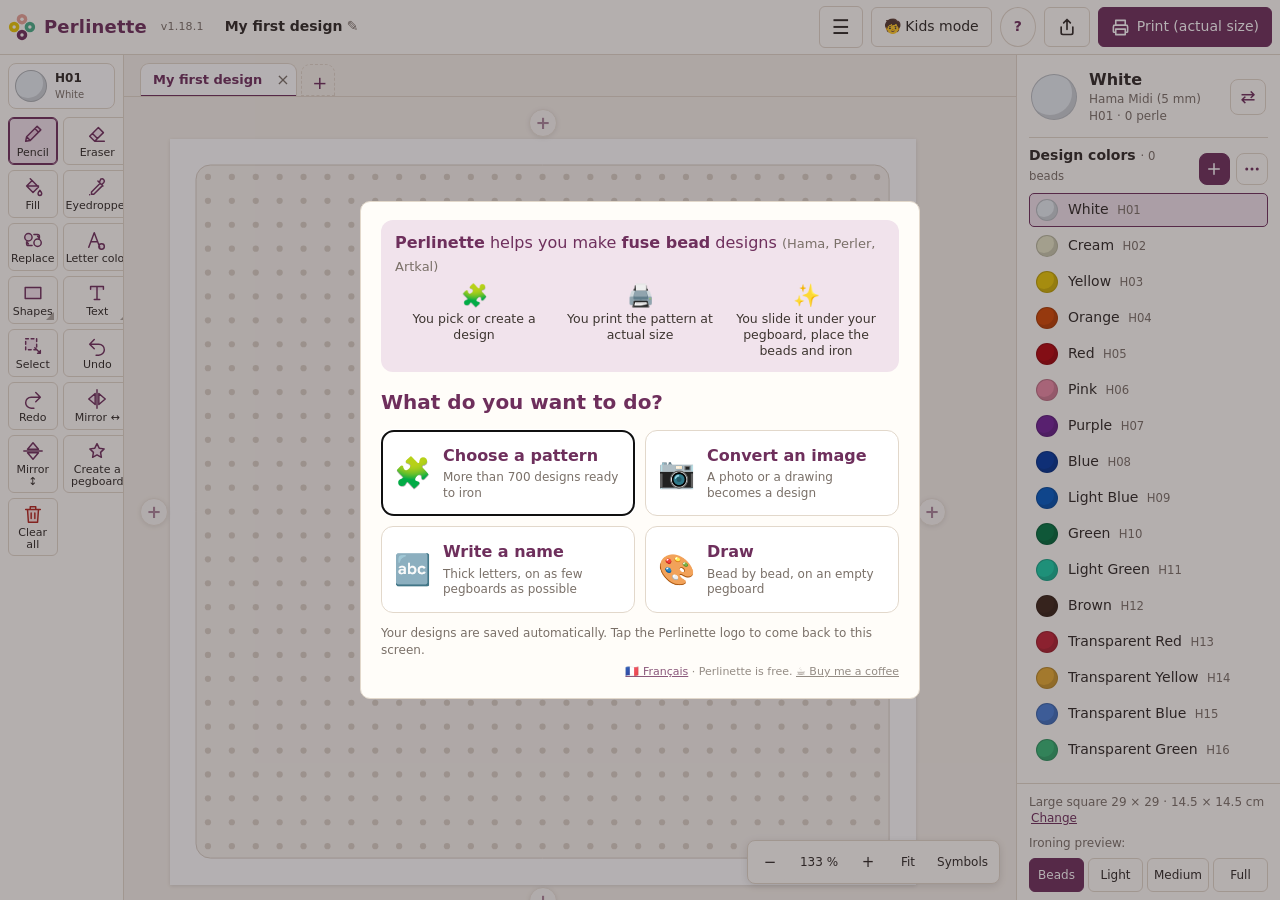
==== index.html @ 2c263691 "1.18.1 : panneau des couleurs réorganisé, texte soudé/séparé et contour, menu ☰ allégé, barre des on" ====
<!doctype html>
<html lang="fr">
<head>
<meta charset="utf-8">
<meta name="viewport" content="width=device-width, initial-scale=1">
<title>Perlinette</title>
<link rel="stylesheet" href="styles.css">
<link rel="manifest" href="manifest.webmanifest">
<meta name="theme-color" content="#6e2f5c">
<link rel="apple-touch-icon" href="icone-192.png">
<link rel="icon" href="data:image/svg+xml,%3Csvg xmlns='http://www.w3.org/2000/svg' viewBox='0 0 32 32'%3E%3Ccircle cx='16' cy='7' r='6' fill='%23E8A498'/%3E%3Ccircle cx='7' cy='16' r='6' fill='%23E9C704'/%3E%3Ccircle cx='25' cy='16' r='6' fill='%2349AE89'/%3E%3Ccircle cx='16' cy='25' r='6' fill='%236e2f5c'/%3E%3C/svg%3E">
</head>
<body>
<div id="app">
  <header class="barre">
    <strong class="marque"><span class="logo" aria-hidden="true"><svg viewBox="0 0 32 32"><circle cx="16" cy="7" r="6" fill="#E8A498"/><circle cx="7" cy="16" r="6" fill="#E9C704"/><circle cx="25" cy="16" r="6" fill="#49AE89"/><circle cx="16" cy="25" r="6" fill="#6e2f5c"/><g fill="#fffdf9"><circle cx="16" cy="7" r="2"/><circle cx="7" cy="16" r="2"/><circle cx="25" cy="16" r="2"/><circle cx="16" cy="25" r="2"/></g></svg></span>Perlinette<small id="versionApp" class="version-app"></small></strong>
    <button id="nomProjet" class="nom-projet" title="Renommer le motif"></button>
    <button id="btnMenu" class="menu-bouton" aria-label="Menu" aria-expanded="false" title="Menu">☰</button>
    <nav>
      <span class="nav-titre" data-g="f">Fichier</span>
      <div class="menu" data-g="f">
        <button id="btnFichier" aria-haspopup="true" aria-expanded="false">Fichier ▾</button>
        <div class="menu-liste" id="menuFichier" hidden>
          <button data-action="nouveau">Nouveau motif</button>
          <button data-action="ouvrir">Ouvrir…</button>
          <button data-action="enregistrer">Enregistrer <small>Ctrl+S</small></button>
          <hr>
          <button data-action="exporter">Exporter un fichier <small>(sauvegarde)</small></button>
          <button data-action="importerFichier">Importer un fichier…</button>
          <button data-action="png">Enregistrer en image PNG</button>
          <button data-action="rendu">Rendu repassé, sans fond <small>(PNG)</small></button>
          <hr>
          <button data-action="partagerImage">Partager l'image du motif…</button>
          <button data-action="pinterest">📌 Partager sur Pinterest…</button>
          <button data-action="partagerListe">Liste des perles <small>(pour le magasin)</small></button>
          <button data-action="courses">🛒 Liste de courses <small>(sachets et prix)</small></button>
          <button data-action="partagerMotif">Envoyer le motif <small>(pour l'ouvrir ailleurs)</small></button>
          <hr>
          <button class="bouton-langue" translate="no">🇬🇧 English</button>
        </div>
      </div>
      <span class="sep"></span>
      <span class="nav-titre" data-g="c">Créer</span>
      <button data-g="c" data-action="modeles" title="Des motifs prêts à l'emploi">Modèles</button>
      <button data-g="c" data-action="mot" title="Lettres, accents et chiffres, sur le moins de plaques possible">Écrire une phrase</button>
      <button data-g="c" data-action="image" title="Transformer une image en motif">Importer une image</button>
      <button data-g="c" data-action="imageAjout" title="Ajouter une image sur le motif que tu es en train de faire, à l'endroit que tu choisis">+ Image sur ce motif</button>
      <button data-g="c" data-action="motAjout" title="Ajouter un mot sur le motif que tu es en train de faire, à l'endroit que tu choisis">+ Texte sur ce motif</button>
      <span class="sep"></span>
      <span class="nav-titre" data-g="m">Mon motif</span>
      <button data-g="m" data-action="plaque" title="Changer de plaque, assembler plusieurs plaques">Plaques</button>
      <button data-g="m" data-action="couleurs" title="Nuancier du motif, mes perles, couleurs des lettres">Couleurs</button>
      <span class="sep"></span>
      <button data-g="m" data-action="poser" title="L'écran te guide pendant que tu poses les perles : couleur par couleur ou rangée par rangée">Poser mes perles</button>
    </nav>
    <span class="espace"></span>
    <button id="btnEnfant" class="enfant-bouton" title="Version simplifiée pour les enfants">🧒 Mode enfant</button>
    <button data-action="aide" class="rond" title="Gestes et raccourcis">?</button>
    <button data-action="partager" class="partage-bouton" title="Imprimer et partager : PDF, Pinterest, image, liste des perles…"><svg viewBox="0 0 24 24" aria-hidden="true"><path d="M12 3v12M12 3l-4 4M12 3l4 4M5 12v7a2 2 0 0 0 2 2h10a2 2 0 0 0 2-2v-7"/></svg><span>Partager</span></button>
    <button data-action="imprimer" class="principal bouton-imprimer" data-court="Imprimer"><svg viewBox="0 0 24 24" aria-hidden="true"><path d="M6 9V3h12v6M6 18H4a1 1 0 0 1-1-1v-6a2 2 0 0 1 2-2h14a2 2 0 0 1 2 2v6a1 1 0 0 1-1 1h-2M6 14h12v7H6z"/></svg><span>Imprimer (taille réelle)</span></button>
  </header>

  <aside class="outils">
    <div class="couleur-active" id="couleurActive" title="Couleur en cours — choisis-en une dans la liste à droite"></div>
    <div class="outils-fixes">
      <button data-action="annuler" title="Annuler"><svg viewBox="0 0 24 24" aria-hidden="true"><path d="M9 5L4 10l5 5M4 10h10a6 6 0 0 1 0 12h-3"/></svg><span>Annuler</span></button>
      <button data-action="ajuster" title="Voir toute la plaque"><svg viewBox="0 0 24 24" aria-hidden="true"><path d="M4 9V4h5M20 9V4h-5M4 15v5h5M20 15v5h-5"/></svg><span>Tout voir</span></button>
    </div>
    <div class="grille-outils">
      <button class="outil actif" data-outil="crayon" title="Crayon (C)"><svg viewBox="0 0 24 24" aria-hidden="true"><path class="f" d="M16.5 3.5l4 4L9 19l-5 1 1-5z"/><path d="M16.5 3.5l4 4L9 19l-5 1 1-5zM14 6l4 4M5 15l4 4"/></svg><span>Crayon</span></button>
      <button class="outil" data-outil="gomme" title="Gomme (E) — ou clic droit"><svg viewBox="0 0 24 24" aria-hidden="true"><path class="f" d="M9.5 20L4 14.5 13.5 5 19 10.5z"/><path d="M9.5 20L4 14.5 13.5 5 19 10.5zM7 11.5l5.5 5.5M9.5 20H20"/></svg><span>Gomme</span></button>
      <button class="outil" data-outil="remplir" title="Remplissage (F)"><svg viewBox="0 0 24 24" aria-hidden="true"><path class="f" d="M5 11l6-6 7 7-6 6z"/><path d="M5 11l6-6 7 7-6 6zM5 11h13M9 3l2 2M19.5 15.5s2 2.4 2 3.7a2 2 0 0 1-4 0c0-1.3 2-3.7 2-3.7z"/></svg><span>Remplir</span></button>
      <button class="outil" data-outil="pipette" title="Pipette (I)"><svg viewBox="0 0 24 24" aria-hidden="true"><path class="f" d="M16 3.5a2.5 2.5 0 0 1 3.5 3.5L17 9.5 14.5 7z"/><path d="M16 3.5a2.5 2.5 0 0 1 3.5 3.5L17 9.5 14.5 7zM13 5.5l5.5 5.5M15.5 8L6 17.5V20h2.5L18 10.5M4 20.5h.01"/></svg><span>Pipette</span></button>
      <button class="outil outil-main" data-outil="main" title="Déplacer la plaque — ou glisser avec deux doigts"><svg viewBox="0 0 24 24" aria-hidden="true"><path class="f" d="M12 3l3 3.5h-2V11h4.5V9l3.5 3-3.5 3v-2H13v4.5h2L12 21l-3-3.5h2V13H6.5v2L3 12l3.5-3v2H11V6.500H9z"/><path d="M12 3l3 3.5M12 3L9 6.5M12 3v18M12 21l3-3.5M12 21l-3-3.500M3 12l3.5-3M3 12l3.500 3M3 12h18M21 12l-3.500-3M21 12l-3.500 3"/></svg><span>Déplacer</span></button>
      <button class="outil" data-outil="remplacer" title="Remplacer cette couleur partout (R)"><svg viewBox="0 0 24 24" aria-hidden="true"><path class="f" d="M3 9a4 4 0 1 0 8 0 4 4 0 1 0-8 0"/><path d="M3 9a4 4 0 1 0 8 0 4 4 0 1 0-8 0M13 15a4 4 0 1 0 8 0 4 4 0 1 0-8 0M13 6h4a2 2 0 0 1 2 2v2l-2-2M11 18H7a2 2 0 0 1-2-2v-2l2 2"/></svg><span>Remplacer</span></button>
      <button class="outil" data-outil="lettre" title="Changer la couleur d'une lettre (phrases et alphabet)"><svg viewBox="0 0 24 24" aria-hidden="true"><path class="f" d="M14 19a3 3 0 1 0 6 0 3 3 0 1 0-6 0"/><path d="M3 20L9 4l6 16M5.3 14h7.4M14 19a3 3 0 1 0 6 0 3 3 0 1 0-6 0"/></svg><span>Couleur lettre</span></button>
      <button class="outil" data-outil="ligne" title="Ligne (L) — deux clics ou glisser"><svg viewBox="0 0 24 24" aria-hidden="true"><path class="f" d="M3.5 20.5a2 2 0 1 0 0-.01M18.5 5.5a2 2 0 1 0 0-.01"/><path d="M5 19L19 5M3.5 18.5a2 2 0 1 0 0 4 2 2 0 1 0 0-4M20.5 1.5a2 2 0 1 0 0 4 2 2 0 1 0 0-4"/></svg><span>Ligne</span></button>
      <button class="outil" data-outil="rect" title="Rectangle (Q) — Maj = carré"><svg viewBox="0 0 24 24" aria-hidden="true"><path class="f" d="M3.5 6h17v12h-17z"/><path d="M3.5 6h17v12h-17z"/></svg><span>Rectangle</span></button>
      <button class="outil" data-outil="ellipse" title="Cercle (O) — Maj = cercle parfait"><svg viewBox="0 0 24 24" aria-hidden="true"><path class="f" d="M21 12a9 9 0 1 1-18 0 9 9 0 0 1 18 0z"/><path d="M21 12a9 9 0 1 1-18 0 9 9 0 0 1 18 0z"/></svg><span>Cercle</span></button>
      <button class="outil" data-outil="selection" title="Sélection (S) — choisir une zone puis copier, couper, coller (Ctrl+C, Ctrl+X, Ctrl+V)"><svg viewBox="0 0 24 24" aria-hidden="true"><path class="f" d="M4 4h12v12H4z"/><path d="M4 4h3M10 4h3M16 4v3M16 10v3M16 16h-3M10 16H7M4 16v-3M4 10V7M14 14l6 6M17 20h3v-3"/></svg><span>Sélection</span></button>
      <div class="options-forme" id="optionsForme" hidden>
        <button type="button" data-plein="0" class="actif" title="Seulement le contour">Évidé</button>
        <button type="button" data-plein="1" title="Forme remplie">Plein</button>
        <input type="checkbox" id="optPlein" hidden>
      </div>
      <button data-action="annuler" title="Annuler (Ctrl+Z)"><svg viewBox="0 0 24 24" aria-hidden="true"><path d="M9 5L4 10l5 5M4 10h10a6 6 0 0 1 0 12h-3"/></svg><span>Annuler</span></button>
      <button data-action="refaire" title="Refaire (Ctrl+Y)"><svg viewBox="0 0 24 24" aria-hidden="true"><path d="M15 5l5 5-5 5M20 10H10a6 6 0 0 0 0 12h3"/></svg><span>Refaire</span></button>
      <button data-action="repasser" class="btn-repasser" title="Repasser ma pièce"><svg viewBox="0 0 24 24" aria-hidden="true"><path class="f" d="M3 17c0-3 2-5 5-5.5L16 10c3 0 5 1.500 5 4v3H3z"/><path d="M3 17c0-3 2-5 5-5.500L16 10c3 0 5 1.500 5 4v3H3zM9 13l1-4h5l1 3M3 20h18"/></svg><span>Repasser</span></button>
      <button data-action="miroirH" title="Retourner gauche/droite"><svg viewBox="0 0 24 24" aria-hidden="true"><path class="f" d="M10 6L3 12l7 6z"/><path d="M12 2v20M10 6L3 12l7 6zM14 6l7 6-7 6z"/></svg><span>Miroir ↔</span></button>
      <button data-action="miroirV" title="Retourner haut/bas"><svg viewBox="0 0 24 24" aria-hidden="true"><path class="f" d="M6 10L12 3l6 7z"/><path d="M2 12h20M6 10L12 3l6 7zM6 14l6 7 6-7z"/></svg><span>Miroir ↕</span></button>
      <button data-action="versPlaque" title="Les picots où il y a une perle deviennent une nouvelle plaque (cœur, étoile…)"><svg viewBox="0 0 24 24" aria-hidden="true"><path class="f" d="M12 4l2.4 4.9 5.4.8-3.9 3.8.9 5.4-4.8-2.6-4.8 2.6.9-5.4L4.2 9.7l5.4-.8z"/><path d="M12 4l2.4 4.9 5.4.8-3.9 3.8.9 5.4-4.8-2.6-4.8 2.6.9-5.4L4.2 9.7l5.4-.8z"/></svg><span>Créer une plaque</span></button>
      <button data-action="vider" class="danger" title="Retirer toutes les perles"><svg viewBox="0 0 24 24" aria-hidden="true"><path class="f" d="M6 7h12l-1 14H7z"/><path d="M4 7h16M9 7V4h6v3M6 7l1 14h10l1-14M10 11v6M14 11v6"/></svg><span>Tout effacer</span></button>
    </div>
  </aside>

  <main class="zone" id="zone">
    <div class="onglets" id="onglets" role="tablist" aria-label="Motifs ouverts"></div>
    <div class="toile-cadre" id="toileCadre"><canvas id="toile"></canvas></div>
  </main>
  <div class="zoom-barre" title="Zoom : Ctrl + molette, touches + et −, 0 pour ajuster">
    <button data-action="annuler" class="zoom-annuler" title="Annuler" aria-label="Annuler"><svg viewBox="0 0 24 24" aria-hidden="true"><path d="M9 5L4 10l5 5M4 10h10a6 6 0 0 1 0 12h-3"/></svg></button>
    <button id="zoomMoins" title="Dézoomer (−)">−</button>
    <button id="zoomValeur" title="Revenir à 100 %">100 %</button>
    <button id="zoomPlus" title="Zoomer (+)">+</button>
    <button id="zoomAjuster" title="Voir toute la plaque (0)">Ajuster</button>
    <button id="btnSymboles" title="Afficher un symbole dans chaque perle">Symboles</button>
    <input type="checkbox" id="optSymboles" hidden>
  </div>

  <aside class="cote">
    <section>
      <div id="soudure" class="soudure"></div>
      <h2>Plaque</h2>
      <p id="infoPlaque" class="note"></p>
      <div class="segment" id="segFusion" role="group" aria-label="Aperçu du repassage">
        <span class="note">Aperçu repassage :</span>
        <button type="button" data-fusion="0" title="Perles posées, sans repassage">Perles</button>
        <button type="button" data-fusion="1" title="Fusion légère : trous ouverts">Légère</button>
        <button type="button" data-fusion="2" title="Fusion moyenne : trous à moitié fermés">Moyenne</button>
        <button type="button" data-fusion="3" title="Fusion complète : surface plate">Complète</button>
        <select id="fusion" hidden>
          <option value="0">0</option><option value="1">1</option><option value="2">2</option><option value="3">3</option>
        </select>
      </div>
    </section>
    <section class="couleurs-section">
      <h2>Couleurs <small id="totalPerles"></small></h2>
      <label class="tri">Classer par <select id="triCouleurs"></select></label>
      <div id="listeCouleurs" class="couleurs"></div>
      <button type="button" id="btnCote" class="cote-bascule" aria-expanded="false" title="Toutes les couleurs, la plaque et l’aperçu du repassage">▲</button>
      <div class="ligne-boutons">
        <button data-action="ajouterCouleur">+ Couleur</button>
        <button data-action="couleurs" title="Nuancier, mes perles, couleurs des lettres">Couleurs…</button>
      </div>
    </section>
  </aside>
</div>

<!-- Nouveau motif / changer de plaque -->
<dialog id="dlgPlaque">
  <form method="dialog">
    <h3 id="titrePlaque">Plaque</h3>
    <label id="lblNom">Nom du motif <input name="nom" value="Mon motif"></label>
    <label>Plaque <select name="format"></select></label>
    <p id="notePlaque" class="note"></p>
    <div class="deux" id="tailleLibre">
      <label>Largeur (picots) <input name="w" type="number" min="1" max="200" value="29"></label>
      <label>Hauteur (picots) <input name="h" type="number" min="1" max="200" value="29"></label>
    </div>
    <div class="deux">
      <label>Plaques côte à côte <span class="pas-a-pas"><button type="button" data-pas="-1" aria-label="Une de moins">−</button><input name="cols" type="number" min="1" max="10" value="1"><button type="button" data-pas="1" aria-label="Une de plus">+</button></span></label>
      <label>Rangées de plaques <span class="pas-a-pas"><button type="button" data-pas="-1" aria-label="Une de moins">−</button><input name="rangs" type="number" min="1" max="10" value="1"><button type="button" data-pas="1" aria-label="Une de plus">+</button></span></label>
    </div>
    <label>Couleurs <select name="palette"></select></label>
    <p class="note" id="totalPlaque"></p>
    <menu>
      <button value="annuler" formnovalidate>Annuler</button>
      <button value="ok" class="principal">Valider</button>
    </menu>
  </form>
</dialog>

<!-- Ouvrir -->
<dialog id="dlgOuvrir">
  <form method="dialog">
    <h3>Mes motifs enregistrés</h3>
    <ul id="listeProjets" class="liste-projets"></ul>
    <p class="note">Ils sont rangés dans ce navigateur. « Exporter fichier » de temps en temps : c'est ta vraie sauvegarde.</p>
    <menu><button value="fermer">Fermer</button></menu>
  </form>
</dialog>

<!-- Import image -->
<dialog id="dlgImage" class="tres-large">
  <form method="dialog">
    <h3>Transformer une image en motif</h3>
    <div class="img-choix">
      <label class="bouton-fichier principal">📷 Choisir une image<input type="file" id="fichierImage" accept="image/*"></label>
      <span id="imgNom" class="note">Dessin, logo, photo… Les dessins simples donnent les meilleurs résultats.</span>
    </div>
    <div class="img-grille">
      <div class="apercu" id="imgApercu">
        <div class="img-bascules">
        <div class="segment img-version" id="imgVersion">
          <button type="button" data-version="brute" class="actif" title="Le motif tel quel, sans nettoyage">Brut</button>
          <button type="button" data-version="nette" title="Le motif avec le nettoyage choisi plus bas">✨ Nettoyé</button>
        </div>
        <div class="segment img-version" id="imgTeintes">
          <button type="button" data-teinte="couleur" class="actif" title="Le motif garde les couleurs de l'image">🎨 Couleurs</button>
          <button type="button" data-teinte="gris" title="Le motif n'utilise que du noir, des gris et du blanc">⚫ N&amp;B</button>
        </div>
        <div class="segment img-version" id="imgRendu">
          <button type="button" data-rendu="repasse" class="actif" title="Le motif une fois repassé : les perles fondent et se soudent">🔥 Repassé</button>
          <button type="button" data-rendu="perles" title="Les perles posées sur la plaque, avant le repassage">Perles</button>
        </div>
        </div>
        <span class="saut" aria-hidden="true"></span>
        <canvas id="apercuImage" title="Fais glisser pour déplacer l'image"></canvas><p id="infoImage" class="note"></p>
        <div class="img-onglets" id="imgOnglets" role="tablist" aria-label="Réglages de l'import">
          <button type="button" role="tab" data-onglet-btn="image" class="actif">Image</button>
          <button type="button" role="tab" data-onglet-btn="plaques">Plaques</button>
          <button type="button" role="tab" data-onglet-btn="couleurs">Couleurs</button>
          <button type="button" role="tab" data-onglet-btn="nettoyage">Nettoyage</button>
          <button type="button" role="tab" data-onglet-btn="refs">Références</button>
        </div>
      </div>
      <div class="img-reglages">
        <fieldset id="imgPlacer" data-onglet="image">
          <legend>Placer l'image sur les plaques</legend>
          <label class="img-taille">Taille de l'image <output id="imgTailleVal">100 %</output>
            <input type="range" name="taille" min="30" max="400" step="5" value="100">
          </label>
          <div class="ligne-boutons">
            <button type="button" id="imgAjuster" title="L'image entière, la plus grande possible">Image entière</button>
            <button type="button" id="imgRemplir" title="L'image couvre toutes les plaques, ses bords dépassent">Remplir les plaques</button>
            <button type="button" id="imgCentrer">Recentrer</button>
          </div>
          <label class="case"><input type="checkbox" name="rogner" checked> Ignorer les bords vides de l'image (elle prend toute la place)</label>
          <p class="note">Pour la déplacer : fais glisser l'aperçu avec le doigt ou la souris.</p>
        </fieldset>
        <fieldset data-onglet="plaques">
          <legend>Plaques</legend>
          <label class="plaque-choix">Plaque <select name="format"></select></label>
          <div class="deux" id="imgTailleLibre">
            <label>Largeur (picots) <input name="w" type="number" min="1" max="200" value="29"></label>
            <label>Hauteur (picots) <input name="h" type="number" min="1" max="200" value="29"></label>
          </div>
          <div class="deux plaque-choix">
            <label>Plaques côte à côte <span class="pas-a-pas"><button type="button" data-pas="-1" aria-label="Une de moins">−</button><input name="cols" type="number" min="1" max="10" value="1"><button type="button" data-pas="1" aria-label="Une de plus">+</button></span></label>
            <label>Rangées de plaques <span class="pas-a-pas"><button type="button" data-pas="-1" aria-label="Une de moins">−</button><input name="rangs" type="number" min="1" max="10" value="1"><button type="button" data-pas="1" aria-label="Une de plus">+</button></span></label>
          </div>
          <p class="note" id="infoAuto"></p>
        </fieldset>
        <details class="pli" id="imgPliCouleurs" data-onglet="couleurs" open>
          <summary>Couleurs</summary>
          <div class="deux">
            <label>Couleurs max (0 = toutes) <input name="max" type="number" min="0" max="200" value="22"></label>
            <label>Fond <select name="transp"><option value="1">transparent = vide</option><option value="0">transparent = blanc</option></select></label>
          </div>
          <label class="case"><input type="checkbox" name="tramage"> Tramage (dégradés plus doux, plus de perles isolées)</label>
        </details>
        <details class="pli" id="imgPliUtilisees" data-onglet="couleurs" open>
        <summary>Couleurs utilisées <small id="nbUtilisees"></small></summary>
        <p class="note">Touche une couleur pour la retirer : ses perles prennent automatiquement la couleur la plus proche parmi les autres. Pratique pour simplifier.</p>
        <div id="imgUtilisees" class="util-liste"></div>
    </details>
        <details class="pli" id="imgPliNettoyage" data-onglet="nettoyage" open>
          <summary>Nettoyage (facultatif)</summary>
          <label class="case"><input type="checkbox" name="n_parasites"> Retirer les perles parasites</label>
          <label class="case"><input type="checkbox" name="n_details"> … mais garder les petits détails (yeux, reflets)</label>
          <label class="case"><input type="checkbox" name="n_teintes"> Regrouper les teintes presque identiques</label>
          <label class="case"><input type="checkbox" name="n_contour"> Ajouter un contour foncé autour du sujet</label>
          <label class="case"><input type="checkbox" name="n_soudure"> Retirer les perles seules (elles tomberaient)</label>
          <p class="note">Compare les deux versions au-dessus de l'aperçu, et garde celle que tu préfères.</p>
        </details>
      </div>
    </div>
    <details class="pli" id="imgPliRefs" data-onglet="refs" open>
      <summary>Références autorisées <small id="nbRefs"></small></summary>
      <label>Utiliser
        <select id="imgSource">
          <option value="biblio">Mes perles (ma bibliothèque)</option>
          <option value="classique">Hama Midi, gamme classique (le plus fidèle)</option>
          <option value="manuel">Un choix fait ici</option>
        </select>
      </label>
      <p class="note" id="imgNoteBiblio"></p>
      <div id="refsManuel">
      <div class="nu-outils" id="imgMarques"></div>
      <div class="nu-outils">
        <select id="imgTri" title="Classer par"></select>
        <input id="imgCherche" type="search" placeholder="Chercher (réf. ou nom)…">
        <button type="button" id="imgTout">Tout cocher</button>
        <button type="button" id="imgRien">Tout décocher</button>
      </div>
      <div id="imgRefs" class="nu-liste petite"></div>
      <p class="note">Décoche les couleurs à ne pas utiliser. Ce choix est retenu pour la prochaine fois.</p>
      </div>
    </details>
    <menu>
      <button value="annuler" formnovalidate>Annuler</button>
      <button value="ok" class="principal">Créer le motif</button>
    </menu>
  </form>
</dialog>

<!-- Impression : fenêtre d'aperçu créée par impression.js -->

<input type="file" id="fichierProjet" accept=".json,.txt,application/json,text/plain" hidden>
<div id="impression"></div>

<script src="traduction-en.js"></script>
<script src="langue.js"></script>
<script src="palettes_fusibles.js"></script>
<script src="noms-fr.js"></script>
<script src="plaques.js"></script>
<script src="verification.js"></script>
<script src="dialogues.js"></script>
<script src="app.js"></script>
<script src="fusion.js"></script>
<script src="rendu.js"></script>
<script src="onglets.js"></script>
<script src="couleurs.js"></script>
<script src="bibliotheque.js"></script>
<script src="modeles.js"></script>
<script src="adapter-perles.js"></script>
<script src="modeles-taille.js"></script>
<script src="modeles/halloween.js"></script>
<script src="modeles/halloween-rond.js"></script>
<script src="modeles/noel.js"></script>
<script src="modeles/noel-sapin.js"></script>
<script src="modeles/noel-boules.js"></script>
<script src="modeles/noel-kawaii.js"></script>
<script src="modeles/noel-boules-353.js"></script>
<script src="modeles/princesses.js"></script>
<script src="modeles/animaux-kawaii.js"></script>
<script src="modeles/noel-hexa-rond.js"></script>
<script src="modeles/saisons-planches.js"></script>
<script src="modeles/noel-rond.js"></script>
<script src="modeles/paques.js"></script>
<script src="modeles/paques-rond.js"></script>
<script src="modeles/animaux.js"></script>
<script src="modeles/animaux-grand.js"></script>
<script src="modeles/grand-animaux.js"></script>
<script src="modeles/moutons.js"></script>
<script src="modeles/karts-decor.js"></script>
<script src="modeles/karts-pilotes.js"></script>
<script src="modeles/plantes.js"></script>
<script src="modeles/emoji.js"></script>
<script src="modeles/vehicules.js"></script>
<script src="modeles/gourmandises.js"></script>
<script src="modeles/mer.js"></script>
<script src="modeles/ciel.js"></script>
<script src="modeles/kawaii.js"></script>
<script src="modeles/saisons.js"></script>
<script src="modeles/mandalas.js"></script>
<script src="modeles/maxi.js"></script>
<script src="modeles/mini.js"></script>
<script src="modeles/grand-monde.js"></script>
<script src="modeles/fruits-legumes.js"></script>
<script src="modeles/theme-snacks-boissons.js"></script>
<script src="modeles/theme-monde-musique.js"></script>
<script src="modeles/theme-mode-amour.js"></script>
<script src="modeles/theme-ecole-sport.js"></script>
<script src="modeles/theme-plage-camping.js"></script>
<script src="modeles/alphabet.js"></script>
<script src="modeles/lettres-reseau.js"></script>
<script src="couleurs-lettres.js"></script>
<script src="couleurs-panneau.js"></script>
<script src="image-nettoyage.js"></script>
<script src="image.js"></script>
<script src="impression.js"></script>
<script src="pdf.js"></script>
<script src="plaques-cotes.js"></script>
<script src="interface.js"></script>
<script src="entete.js"></script>
<script src="selection.js"></script>
<script src="tactile.js"></script>
<script src="version.js"></script>
<script src="partage.js"></script>
<script src="lien-motif.js"></script>
<script src="epingle-lecture.js"></script>
<script src="pinterest.js"></script>
<script src="instagram.js"></script>
<script src="courses.js"></script>
<script src="pose.js"></script>
<script src="repasser.js"></script>
<script src="accueil.js"></script>
<script src="tablette.js"></script>
<script src="panneau.js"></script>
<script>demarrer();</script>
</body>
</html>
---- styles.css ----
:root {
  --fond: #f6f1ea;
  --panneau: #fffdf9;
  --bord: #e2d8cb;
  --texte: #2f2a26;
  --doux: #7a7068;
  --prune: #6e2f5c;
  --prune-clair: #f1e3ec;
}
* { box-sizing: border-box; }
html, body { margin: 0; height: 100%; }
body {
  font: 14px/1.4 "Segoe UI", system-ui, sans-serif;
  color: var(--texte);
  background: var(--fond);
}
button {
  font: inherit; cursor: pointer;
  border: 1px solid var(--bord); background: var(--panneau); color: var(--texte);
  border-radius: 6px; padding: 5px 10px;
}
button:hover { border-color: var(--prune); }
button.principal { background: var(--prune); color: #fff; border-color: var(--prune); }
input, select { font: inherit; padding: 4px 6px; border: 1px solid var(--bord); border-radius: 5px; background: #fff; }

#app {
  display: grid; height: 100vh;
  grid-template-columns: 124px 1fr 300px;
  grid-template-rows: auto 1fr;
  grid-template-areas: "barre barre barre" "outils zone cote";
}
.barre {
  grid-area: barre; display: flex; align-items: center; gap: 14px; flex-wrap: wrap;
  padding: 8px 12px; background: var(--panneau); border-bottom: 1px solid var(--bord);
}
.marque { color: var(--prune); font-size: 17px; }
.nom-projet { font-weight: 600; cursor: text; padding: 2px 6px; border-radius: 4px; }
.nom-projet:hover { background: var(--prune-clair); }
.barre nav { display: flex; gap: 6px; flex-wrap: wrap; margin-left: auto; }
.sep { width: 1px; background: var(--bord); margin: 0 4px; }

.outils {
  grid-area: outils; background: var(--panneau); border-right: 1px solid var(--bord);
  padding: 8px 6px; overflow-y: auto; display: flex; flex-direction: column; gap: 12px;
}
.outils .groupe { display: flex; flex-direction: column; gap: 4px; }
.outils button { display: flex; flex-direction: column; align-items: center; padding: 5px 2px; font-size: 18px; }
.outils button span { font-size: 11px; }
.outils button.actif { background: var(--prune-clair); border-color: var(--prune); }
.petit { font-size: 11px; display: flex; flex-direction: column; }
.petit input { width: 100%; padding: 0; }
.case { font-size: 12px; display: flex; gap: 4px; align-items: center; }

.zone { grid-area: zone; overflow: auto; padding: 16px; }
#toile { background: #fff; box-shadow: 0 1px 4px rgba(0,0,0,.12); cursor: crosshair; touch-action: none; display: block; }

.cote {
  grid-area: cote; background: var(--panneau); border-left: 1px solid var(--bord);
  display: flex; flex-direction: column; min-height: 0;
}
.cote section { padding: 8px 12px; border-bottom: 1px solid var(--bord); }
.cote h2 { font-size: 14px; margin: 2px 0 8px; }
.cote h2 small { font-weight: normal; color: var(--doux); }
.couleurs { max-height: 34vh; overflow-y: auto; display: flex; flex-direction: column; gap: 2px; }
.coul {
  display: grid; grid-template-columns: 26px 22px 1fr auto; gap: 6px; align-items: center;
  padding: 3px 4px; border-radius: 5px; cursor: pointer; border: 1px solid transparent;
}
.coul:hover { background: #f7f2ec; }
.coul.choisie { border-color: var(--prune); background: var(--prune-clair); }
.coul .pastille { width: 24px; height: 18px; border-radius: 4px; border: 1px solid rgba(0,0,0,.2); }
.coul .sym { font: 600 12px monospace; text-align: center; color: var(--doux); }
.coul .lib { overflow: hidden; text-overflow: ellipsis; white-space: nowrap; }
.coul .lib small { color: var(--doux); }
.coul .nb { font-variant-numeric: tabular-nums; color: var(--doux); }
.ligne-boutons { display: flex; gap: 6px; flex-wrap: wrap; margin-top: 6px; align-items: center; }
.ligne-boutons button { font-size: 12px; padding: 3px 8px; }


dialog { border: 1px solid var(--bord); border-radius: 10px; padding: 18px 20px; max-width: 480px; width: 92vw; background: var(--panneau); color: var(--texte); }
dialog.large { max-width: 760px; }
dialog::backdrop { background: rgba(40,30,35,.35); }
dialog h3 { margin: 0 0 12px; color: var(--prune); }
dialog label { display: flex; flex-direction: column; gap: 3px; margin-bottom: 10px; }
dialog label.case { flex-direction: row; }
dialog small, .note { color: var(--doux); font-size: 12px; }
dialog menu { display: flex; justify-content: flex-end; gap: 8px; padding: 0; margin: 14px 0 0; }
.deux { display: grid; grid-template-columns: 1fr 1fr; gap: 10px; }
.apercu canvas { max-width: 100%; image-rendering: pixelated; border: 1px solid var(--bord); }
.liste-projets { list-style: none; padding: 0; margin: 0; max-height: 50vh; overflow-y: auto; }
.liste-projets li { display: flex; gap: 8px; align-items: center; padding: 6px 0; border-bottom: 1px solid var(--bord); }
.liste-projets li span { flex: 1; }
.liste-projets li small { color: var(--doux); }
.pal-haut { display: flex; gap: 6px; flex-wrap: wrap; margin-bottom: 8px; }
.table-pal { width: 100%; border-collapse: collapse; margin: 6px 0; }
.table-pal td, .table-pal th { padding: 3px 4px; text-align: left; font-size: 13px; }
.table-pal tbody { display: block; max-height: 38vh; overflow-y: auto; }
.table-pal thead, .table-pal tbody tr { display: table; width: 100%; table-layout: fixed; }
.table-pal th:nth-child(1), .table-pal td:nth-child(1) { width: 70px; }
.table-pal th:nth-child(2), .table-pal td:nth-child(2) { width: 130px; }
.table-pal th:nth-child(4), .table-pal td:nth-child(4) { width: 40px; }
.table-pal input { width: 100%; }
.table-pal input[type=color] { padding: 0; height: 26px; }

#impression { display: none; }
@media print {
  html, body { background: #fff !important; height: auto; }
  #app, dialog { display: none !important; }
  #impression { display: block; font-size: 11pt; color: #000; }
  #impression img { max-width: 100%; }
  #impression h1 { font-size: 16pt; margin: 0 0 4pt; }
  #impression table { border-collapse: collapse; margin: 8pt 0; }
  #impression td, #impression th { border: 1px solid #999; padding: 2pt 6pt; font-size: 10pt; }
  #impression .rangs-impr { columns: 2; column-gap: 18pt; font-size: 9.5pt; }
  #impression .rangs-impr p { margin: 0 0 3pt; break-inside: avoid; }
  #impression .sw { display: inline-block; width: 9pt; height: 9pt; border: 1px solid #555; vertical-align: middle; -webkit-print-color-adjust: exact; print-color-adjust: exact; }
  #impression .saut { break-before: page; }
}

.couleurs-section { flex: 1; display: flex; flex-direction: column; min-height: 0; }
.couleurs-section .couleurs { max-height: none; flex: 1; }
optgroup { font-style: normal; color: var(--prune); }
@media print {
  .a4-feuille { break-after: page; overflow: hidden; }
  .a4-feuille svg { display: block; }
  .a4-legende { padding: 12mm; }
}

/* tri et nuancier */
.tri { display: flex; align-items: center; gap: 6px; font-size: 12px; color: var(--doux); margin-bottom: 6px; }
.tri select { font-size: 12px; padding: 2px 4px; }
.coul-titre, .nu-titre { font-size: 11px; font-weight: 700; color: var(--prune); text-transform: uppercase; letter-spacing: .04em; margin: 6px 2px 2px; width: 100%; }
.nu-outils { display: flex; gap: 6px; flex-wrap: wrap; align-items: center; margin-bottom: 8px; }
.nu-outils input[type=search] { flex: 1; min-width: 140px; }
.nu-outils .case { margin: 0; }
.nu-liste { display: flex; flex-wrap: wrap; gap: 4px; max-height: 45vh; overflow: auto; align-content: flex-start; }
.nu-liste.petite { max-height: 26vh; }
.nu-puce { display: inline-flex !important; flex-direction: row !important; gap: 5px; align-items: center; font-size: 12px; padding: 3px 7px; border: 1px solid var(--bord); border-radius: 6px; background: #fff; cursor: pointer; margin: 0 !important; }
.nu-puce i { width: 14px; height: 14px; border-radius: 50%; border: 1px solid rgba(0,0,0,.25); flex: none; }
.nu-puce.exclue { opacity: .45; }
.nu-puce input { margin: 0; }
dialog.tres-large { max-width: 980px; }
.img-grille { display: grid; grid-template-columns: 1fr 1fr; gap: 16px; }
.img-grille .apercu { display: flex; flex-direction: column; align-items: center; justify-content: flex-start; }
fieldset { border: 1px solid var(--bord); border-radius: 8px; padding: 8px 12px; margin: 0 0 10px; }
legend { color: var(--prune); font-weight: 600; padding: 0 4px; }
@media (max-width: 760px) { .img-grille { grid-template-columns: 1fr; } }

/* Mes perles */
.biblio-resume { font-weight: 600; color: var(--prune); margin: 4px 0 8px; }
.biblio-liste { display: grid; grid-template-columns: repeat(auto-fill, minmax(250px, 1fr)); gap: 3px 10px; max-height: 50vh; overflow: auto; align-content: start; }
.biblio-liste .nu-titre { grid-column: 1 / -1; }
.biblio-ligne { display: grid; grid-template-columns: 18px 16px 1fr 64px auto; gap: 6px; align-items: center; font-size: 12px; padding: 2px 4px; border-radius: 5px; }
.biblio-ligne:hover { background: #f7f2ec; }
.biblio-ligne i { width: 14px; height: 14px; border-radius: 50%; border: 1px solid rgba(0,0,0,.25); }
.biblio-ligne.exclue span, .biblio-ligne.exclue i { opacity: .45; }
.biblio-ligne input[type=number] { width: 64px; padding: 1px 4px; font-size: 12px; }
.biblio-ligne button { padding: 0 6px; font-size: 11px; }
.biblio-perso { margin-top: 10px; }
.biblio-perso summary { cursor: pointer; color: var(--prune); }
.coul .nb.manque { color: #b3261e; font-weight: 700; }

/* zoom, toujours visible en bas de la zone de dessin */
.zoom-barre { position: fixed; right: 316px; bottom: 16px; display: flex; gap: 2px; background: var(--panneau); border: 1px solid var(--bord); border-radius: 8px; padding: 3px; box-shadow: 0 2px 8px rgba(0,0,0,.12); z-index: 5; }
.zoom-barre button { border: none; min-width: 32px; font-size: 15px; padding: 3px 8px; }
.zoom-barre #zoomValeur { font-size: 12px; min-width: 56px; font-variant-numeric: tabular-nums; }
.zoom-barre #zoomAjuster { font-size: 12px; }
@media print { .zoom-barre { display: none; } }
#toile.attente { cursor: cell; }

/* modèles */
.mod-liste { display: grid; grid-template-columns: repeat(auto-fill, minmax(170px, 1fr)); gap: 10px; max-height: 60vh; overflow: auto; padding: 2px; }
.mod-carte { display: flex; flex-direction: column; align-items: center; gap: 4px; padding: 8px; border-radius: 10px; }
.mod-carte:hover { background: var(--prune-clair); }
.mod-carte small { color: var(--doux); font-size: 11px; }

/* soudure */
.soudure { font-size: 12px; font-weight: 600; margin: 4px 0 6px; }
.soudure.ok { color: #2e7d32; }
.soudure.pb { color: #b3261e; }
dialog textarea { font: inherit; padding: 6px; border: 1px solid var(--bord); border-radius: 5px; resize: vertical; text-transform: uppercase; }

/* nuancier des lettres */
dialog h4 { margin: 12px 0 6px; font-size: 13px; color: var(--doux); }
.familles { display: flex; flex-wrap: wrap; gap: 5px; }
.famille { display: inline-flex; align-items: center; gap: 6px; font-size: 12px; padding: 4px 8px; }
.famille.choisie { border-color: var(--prune); background: var(--prune-clair); }
.famille .tons { display: inline-flex; }
.famille .tons i { width: 13px; height: 13px; border-radius: 50%; border: 1px solid rgba(0,0,0,.25); margin-right: -3px; }

/* ===== Interface v2 (critique du 11/11) ===== */
/* barre du haut : une seule ligne, 3 groupes + menu Fichier, Imprimer à droite */
.barre { flex-wrap: nowrap; gap: 10px; padding: 8px 12px; }
.barre nav { margin-left: 8px; flex-wrap: nowrap; gap: 6px; }
.barre button { min-height: 36px; padding: 6px 12px; white-space: nowrap; }
.barre .espace { flex: 1; }
.barre .sep { align-self: stretch; }
.nom-projet { border: 1px dashed transparent; background: none; font-weight: 600; max-width: 260px; overflow: hidden; text-overflow: ellipsis; }
.nom-projet::after { content: ' ✎'; color: var(--doux); font-weight: 400; }
.nom-projet:hover { border-color: var(--bord); background: var(--prune-clair); }
.rond { border-radius: 50%; width: 36px; padding: 0 !important; font-weight: 700; color: var(--prune); }
.menu { position: relative; }
.menu-liste { position: absolute; top: calc(100% + 4px); left: 0; z-index: 50; background: var(--panneau); border: 1px solid var(--bord); border-radius: 8px; box-shadow: 0 6px 20px rgba(0,0,0,.15); padding: 6px; display: flex; flex-direction: column; min-width: 250px; }
.menu-liste button { border: none; text-align: left; min-height: 38px; border-radius: 6px; }
.menu-liste button:hover { background: var(--prune-clair); }
.menu-liste small { color: var(--doux); }
.menu-liste hr { border: none; border-top: 1px solid var(--bord); margin: 4px 0; width: 100%; }

/* colonne d'outils : 2 colonnes, tout visible sans défiler */
.outils { padding: 8px; gap: 8px; }
.couleur-active { display: grid; grid-template-columns: 34px 1fr; grid-template-rows: auto auto; column-gap: 6px; align-items: center; padding: 6px; border: 1px solid var(--bord); border-radius: 8px; background: #fff; font-size: 12px; }
.couleur-active .pastille-grande { grid-row: 1 / 3; width: 32px; height: 32px; border-radius: 50%; border: 1px solid rgba(0,0,0,.25); box-shadow: inset -3px -3px 0 rgba(0,0,0,.12); }
.couleur-active small { color: var(--doux); white-space: nowrap; overflow: hidden; text-overflow: ellipsis; }
.grille-outils { display: grid; grid-template-columns: 1fr 1fr; gap: 5px; }
.grille-outils > button { display: flex; flex-direction: column; align-items: center; justify-content: center; gap: 2px; min-height: 48px; padding: 4px 2px; color: var(--texte); font-size: 18px; }
.grille-outils > button span { font-size: 11px; line-height: 1.1; text-align: center; }
.grille-outils svg { width: 22px; height: 22px; fill: none; stroke: var(--prune); stroke-width: 1.6; stroke-linecap: round; stroke-linejoin: round; }
.grille-outils > button.actif { background: var(--prune-clair); border-color: var(--prune); box-shadow: inset 0 0 0 1px var(--prune); }
.grille-outils > button.danger svg { stroke: #b3261e; }
.options-forme { grid-column: 1 / 3; display: flex; gap: 4px; }
.options-forme button { flex: 1; min-height: 34px; font-size: 12px; }
.options-forme button.actif { background: var(--prune); color: #fff; border-color: var(--prune); }

/* barre de zoom : cibles de 36 px */
.zoom-barre { right: 316px; }
.zoom-barre button { min-height: 36px; min-width: 38px; }
.zoom-barre #btnSymboles { font-size: 12px; }
.zoom-barre #btnSymboles.actif { background: var(--prune-clair); color: var(--prune); font-weight: 600; }

/* panneau de droite : soudure mise en avant, repassage en boutons */
.soudure { font-size: 14px; font-weight: 700; padding: 10px 12px; border-radius: 8px; margin: 2px 0 10px; line-height: 1.3; }
.soudure:empty { display: none; }
.soudure.ok { color: #1e6b2a; background: #e6f4e8; border: 1px solid #b7dcbd; }
.soudure.pb { color: #8c1d16; background: #fdeceb; border: 1px solid #f2b8b4; }
#infoPlaque small { font-size: 12px; }
.segment { display: flex; flex-wrap: wrap; gap: 4px; align-items: center; margin-top: 6px; }
.segment .note { width: 100%; margin-bottom: 2px; }
.segment button { flex: 1; min-height: 34px; padding: 4px 6px; font-size: 12px; }
.segment button.actif { background: var(--prune); color: #fff; border-color: var(--prune); }
.coul { min-height: 32px; }
.ligne-boutons button { min-height: 34px; }
.boite-texte { white-space: pre-line; }
@media print { .menu-liste { display: none !important; } }

/* un élément masqué reste masqué, quel que soit son style */
[hidden] { display: none !important; }
.tri select { min-height: 32px; font-size: 13px; }
.coul.sans-sym { grid-template-columns: 26px 1fr auto; }
.coul .lib small { margin-left: 4px; }
dialog .bloc { border-top: 1px solid var(--bord); padding-top: 4px; margin-top: 8px; }
dialog .bloc:first-of-type { border-top: none; }

/* Écrire une phrase */
dialog.phrase { max-width: 1100px; }
.phrase-grille { display: grid; grid-template-columns: minmax(0, 1fr) 440px; gap: 18px; }
.phrase-grille textarea { width: 100%; font-size: 18px; letter-spacing: .05em; }
.phrase-apercu { display: flex; flex-direction: column; align-items: center; gap: 8px; background: #fff; border: 1px solid var(--bord); border-radius: 10px; padding: 10px; align-self: start; position: sticky; top: 0; }
.phrase-apercu canvas { max-width: 100%; }
.choix-cartes { display: grid; grid-template-columns: 1fr 1fr; gap: 6px; }
.choix-cartes button { display: flex; flex-direction: column; align-items: flex-start; text-align: left; gap: 2px; padding: 8px 10px; min-height: 64px; }
.choix-cartes button small { color: var(--doux); font-size: 11px; }
.choix-cartes button.choisie { border-color: var(--prune); background: var(--prune-clair); box-shadow: inset 0 0 0 1px var(--prune); }
.famille { min-height: 32px; }
.famille.mini { font-size: 11px; padding: 3px 7px; }
#phCreer:disabled { opacity: .5; cursor: not-allowed; }
@media (max-width: 900px) { .phrase-grille { grid-template-columns: 1fr; } }

/* ===== Mode enfant ===== */
.enfant-bouton { white-space: nowrap; }
body.enfant .enfant-bouton { background: #fff4d6; border-color: #e0b84a; }
body.enfant .barre nav > *:not([data-action="modeles"]) { display: none; }
body.enfant [data-action="aide"] { display: none; }
body.enfant .nom-projet { pointer-events: none; }
body.enfant .nom-projet::after { content: ''; }
body.enfant #app { grid-template-columns: 150px 1fr 260px; }
body.enfant .grille-outils { grid-template-columns: 1fr; }
body.enfant .grille-outils > *:not([data-outil="crayon"]):not([data-outil="gomme"]):not([data-outil="remplir"]):not([data-action="annuler"]):not([data-action="repasser"]) { display: none !important; }
body.enfant .grille-outils > button { min-height: 76px; font-size: 15px; }
body.enfant .grille-outils > button span { font-size: 15px; font-weight: 600; }
body.enfant .grille-outils svg { width: 36px; height: 36px; }
body.enfant .couleur-active { grid-template-columns: 1fr; justify-items: center; text-align: center; }
body.enfant .couleur-active .pastille-grande { grid-row: auto; width: 64px; height: 64px; }
body.enfant .couleur-active b, body.enfant .couleur-active small { display: none; }
body.enfant .cote section:first-child { display: none; }
body.enfant .couleurs-section h2, body.enfant .couleurs-section .tri, body.enfant .couleurs-section .ligne-boutons, body.enfant .coul-titre { display: none !important; }
body.enfant #listeCouleurs { display: grid; grid-template-columns: repeat(auto-fill, minmax(64px, 1fr)); gap: 10px; align-content: start; padding-top: 6px; }
body.enfant .coul { display: flex; justify-content: center; padding: 4px; border-radius: 50%; border: 3px solid transparent; }
body.enfant .coul .lib, body.enfant .coul .nb, body.enfant .coul .sym { display: none; }
body.enfant .coul .pastille { width: 54px; height: 54px; border-radius: 50%; box-shadow: inset -4px -4px 0 rgba(0,0,0,.12); }
body.enfant .coul.choisie { border-color: var(--prune); background: none; }
body.enfant .zoom-barre { right: 276px; }

/* icônes deux tons et logo */
.grille-outils svg .f { fill: #f6e6ef; stroke: none; }
.grille-outils > button.actif svg .f { fill: #e8c9dc; }
.grille-outils > button.danger svg .f { fill: #fde4e2; }
.marque { display: inline-flex; align-items: center; gap: 8px; font-size: 18px; letter-spacing: .01em; }
.logo svg { width: 28px; height: 28px; display: block; }

/* ajouter / retirer une plaque sur un côté */
.toile-cadre { position: relative; display: inline-block; padding: 30px; }
.cote-plaque { position: absolute; display: flex; gap: 4px; z-index: 3; opacity: .55; transition: opacity .15s; }
.toile-cadre:hover .cote-plaque, .cote-plaque:focus-within { opacity: 1; }
.cote-plaque button { width: 28px; height: 28px; min-height: 0; padding: 0; border-radius: 50%; font-size: 18px; line-height: 1; font-weight: 700; color: var(--prune); background: #fff; box-shadow: 0 1px 4px rgba(0,0,0,.15); }
.cote-plaque button.ajout:hover { background: var(--prune); color: #fff; }
.cote-plaque button.retrait { color: #b3261e; }
.cote-gauche, .cote-droite { top: 50%; transform: translateY(-50%); flex-direction: column; }
.cote-gauche { left: 0; } .cote-droite { right: 0; }
.cote-haut, .cote-bas { left: 50%; transform: translateX(-50%); }
.cote-haut { top: 0; } .cote-bas { bottom: 0; }
body.enfant .cote-plaque { display: none; }
@media (hover: none) { .cote-plaque { opacity: 1; } }

/* aperçu avant impression */
dialog.impr { max-width: 1180px; width: 96vw; }
.impr-grille { display: grid; grid-template-columns: 290px 1fr; gap: 16px; }
.impr-options { max-height: 70vh; overflow: auto; padding-right: 4px; }
.impr-options h4 { margin: 12px 0 4px; }
.impr-options select { width: 100%; min-height: 34px; }
#ipLogoApercu { max-height: 32px; max-width: 120px; border: 1px solid var(--bord); border-radius: 4px; }
.impr-pages { display: flex; flex-wrap: wrap; gap: 14px; align-content: flex-start; max-height: 70vh; overflow: auto; background: #e9e4dd; padding: 14px; border-radius: 8px; }
.impr-page { background: #fff; box-shadow: 0 2px 8px rgba(0,0,0,.18); }
.impr-page.portrait { width: 230px; height: 325px; }
.impr-page.paysage { width: 325px; height: 230px; }
.impr-page svg { width: 100%; height: 100%; display: block; }

/* sur les vignettes de modèles : simple mention, pas la grosse carte */
.mod-carte .soudure { padding: 0; margin: 0; background: none; border: none; font-size: 11px; font-weight: 600; }

/* outil Sélection : barre d'actions */
.barre-sel { position: fixed; left: 50%; transform: translateX(-50%); top: 64px; display: flex; gap: 4px; align-items: center; background: var(--panneau); border: 1px solid var(--bord); border-radius: 10px; padding: 4px 6px; box-shadow: 0 2px 10px rgba(0,0,0,.14); z-index: 6; }
.barre-sel button { min-height: 34px; padding: 3px 10px; font-size: 13px; border-radius: 7px; }
.barre-sel button:disabled { opacity: .45; cursor: default; }
.barre-sel-titre { font-size: 12px; font-weight: 700; color: var(--prune); padding: 0 6px; }
body.enfant .barre-sel { display: none !important; }
@media print { .barre-sel { display: none; } }

/* image : choix de la version (brute / nettoyée) */
.img-version { justify-content: center; margin: 0 0 8px; }
.img-version button { min-height: 32px; padding: 3px 12px; font-size: 13px; }
.img-version button.actif { background: var(--prune); color: #fff; border-color: var(--prune); }

/* rendu repassé sans fond : damier pour montrer la transparence */
.rendu-apercu { display: flex; justify-content: center; align-items: center; min-height: 240px; max-height: 60vh; overflow: auto; border-radius: 8px;
  background: repeating-conic-gradient(#ece6df 0 25%, #fbf8f5 0 50%) 0 0 / 18px 18px; padding: 10px; }
.rendu-apercu img { max-width: 100%; max-height: calc(60vh - 20px); }
.rendu-options { display: flex; flex-wrap: wrap; gap: 6px 18px; margin-top: 10px; align-items: center; }
.rendu-options label.case { margin: 0; gap: 6px; }

/* tableau « couleur du modèle → ta perle » (adapter-perles.js) */
.corresp-tete, .corresp-ligne { display: grid; grid-template-columns: minmax(0, 1.1fr) 22px minmax(0, 1.3fr); gap: 4px 10px; align-items: center; }
.corresp-tete { font-size: 12px; color: var(--doux); font-weight: 600; margin: 4px 0; }
.corresp-liste { max-height: 55vh; overflow: auto; display: flex; flex-direction: column; gap: 6px; padding-right: 4px; }
.corresp-ligne { padding: 6px 8px; border: 1px solid var(--bord); border-radius: 8px; }
.corresp-src, .corresp-dst { display: flex; align-items: center; gap: 8px; min-width: 0; font-size: 13px; }
.corresp-src small { color: var(--doux); }
.corresp-dst select { flex: 1; min-width: 0; }
.corresp-fleche { color: var(--doux); text-align: center; }
.corresp-info { grid-column: 1 / -1; font-size: 12px; color: var(--doux); }
.corresp-alerte { color: #a3561c; font-weight: 600; }
.corresp-doux { color: var(--doux); font-style: italic; }
.corresp-pastille { flex: none; width: 22px; height: 22px; border-radius: 50%; border: 1px solid rgba(0,0,0,.2); }
.corresp-pastille.transp { opacity: .6; }
.mod-carte .approchee { color: #a3561c; font-weight: 600; }

/* onglets : plusieurs motifs ouverts (onglets.js) */
.onglets { position: sticky; top: -16px; z-index: 5; display: flex; gap: 4px; align-items: flex-end; overflow-x: auto; overflow-y: hidden; margin: -16px -16px 12px; padding: 8px 16px 0; background: var(--fond); border-bottom: 1px solid var(--bord); scrollbar-width: thin; }
.onglet { flex: none; display: flex; align-items: center; max-width: 220px; border: 1px solid var(--bord); border-bottom: none; border-radius: 9px 9px 0 0; background: var(--panneau); opacity: .75; }
.onglet.actif { opacity: 1; background: #fff; box-shadow: 0 -2px 0 var(--prune) inset; margin-bottom: -1px; padding-bottom: 1px; }
.onglet-nom { border: none; background: none; padding: 7px 4px 7px 12px; font: inherit; font-size: 13px; color: var(--texte); white-space: nowrap; overflow: hidden; text-overflow: ellipsis; cursor: pointer; min-width: 0; }
.onglet.actif .onglet-nom { font-weight: 600; color: var(--prune); }
.onglet-fermer { border: none; background: none; width: 26px; height: 26px; margin-right: 4px; border-radius: 50%; font-size: 16px; line-height: 1; color: var(--doux); cursor: pointer; }
.onglet-plus { flex: none; border: 1px dashed var(--bord); background: none; border-radius: 9px 9px 0 0; width: 34px; height: 32px; font-size: 18px; color: var(--prune); cursor: pointer; }
@media (hover: hover) { .onglet:hover { opacity: 1; } .onglet-fermer:hover { background: var(--prune-clair); color: var(--prune); } .onglet-plus:hover { background: var(--prune-clair); } }

/* numéro de version et bandeau de mise à jour (version.js) */
.version-app { margin-left: 6px; font-size: 11px; font-weight: 500; color: var(--doux); }
.bandeau-maj { position: fixed; left: 50%; bottom: 16px; transform: translateX(-50%); z-index: 50; display: flex; flex-wrap: wrap; align-items: center; gap: 8px 12px; max-width: calc(100vw - 32px); background: var(--panneau); border: 1px solid var(--bord); border-left: 5px solid var(--prune); border-radius: 12px; padding: 10px 12px 10px 16px; box-shadow: 0 8px 26px rgba(60,30,50,.2); font-size: 14px; }
.bandeau-maj .maj-dl { background: var(--prune); color: #fff; text-decoration: none; border-radius: 8px; padding: 6px 12px; font-weight: 600; }
.bandeau-maj .maj-voir { font-size: 13px; }
.bandeau-maj .maj-fermer { border: none; background: none; font-size: 18px; color: var(--doux); cursor: pointer; padding: 0 4px; }

/* ===== Écrans tactiles : la main, le menu ☰, le bouton du panneau ===== */
.menu-bouton, .cote-bascule { display: none; }
.zone { touch-action: pan-x pan-y; }            /* le pincement est géré par Perlinette, pas par le navigateur */
#toile.main, body.outil-main #toile { cursor: grab; }
@media (hover: hover) and (pointer: fine) and (min-width: 901px) { .outil-main { display: none !important; } }

/* ===== Écrans moyens et petits (tablette, petit ordinateur) : le menu se range sous ☰ ===== */
@media (max-width: 1280px) {
  /* barre du haut : logo, nom du motif, ☰, ?, Imprimer */
  .barre { position: relative; flex-wrap: nowrap; gap: 8px; padding: 6px 8px; }
  .nom-projet { flex: 1 1 auto; min-width: 0; max-width: none; overflow: hidden; text-overflow: ellipsis; white-space: nowrap; text-align: left; }
  .barre .espace { display: none; }
  .menu-bouton { display: inline-flex; align-items: center; justify-content: center; min-width: 44px; min-height: 40px; font-size: 20px; padding: 0; }
  .barre > button { min-height: 40px; flex: 0 0 auto; }
  .barre > .nom-projet { flex: 1 1 0; min-width: 0; }
  .barre > .principal { font-size: 0; padding: 0 12px; }
  .barre > .principal::after { content: attr(data-court); font-size: 15px; }
  .enfant-bouton { font-size: 0 !important; padding: 0 10px; }
  .enfant-bouton::after { content: '🧒'; font-size: 20px; }
  body.enfant .enfant-bouton::after { content: '↩'; }
  .barre nav, body.enfant .barre nav { display: none; }
  body.menu-ouvert .barre nav {
    display: flex; flex-direction: column; flex-wrap: nowrap; gap: 4px; margin: 0;
    position: absolute; top: 100%; left: 8px; right: 8px; z-index: 30;
    max-height: calc(100dvh - 70px); overflow-y: auto;
    background: var(--panneau); border: 1px solid var(--bord); border-radius: 10px; padding: 8px;
    box-shadow: 0 8px 24px rgba(0,0,0,.18);
  }
  body.menu-ouvert .barre nav button { min-height: 46px; text-align: left; padding: 8px 12px; }
  body.menu-ouvert .barre nav .sep { width: auto; height: 1px; margin: 2px 0; }
  body.menu-ouvert .barre nav .menu { display: flex; flex-direction: column; }
  body.menu-ouvert .barre nav .menu-liste { position: static; box-shadow: none; border: none; padding: 0 0 0 14px; min-width: 0; }
  body.enfant.menu-ouvert .barre nav > *:not([data-action="modeles"]) { display: none; }
}
@media (min-width: 901px) and (max-width: 1280px) {
  #app { grid-template-columns: 124px minmax(0, 1fr) 264px; }
  body.enfant #app { grid-template-columns: 150px minmax(0, 1fr) 240px; }
  .zoom-barre { right: 280px; }
  body.enfant .zoom-barre { right: 256px; }
  .barre > .principal { font-size: inherit; padding: 5px 12px; }
  .barre > .principal::after { content: none; }
  .enfant-bouton { font-size: inherit !important; padding: 5px 10px; }
  .enfant-bouton::after, body.enfant .enfant-bouton::after { content: none; }
  body.menu-ouvert .barre nav { left: auto; width: 320px; }
}

/* ===== Petits écrans (téléphone, tablette tenue debout) =====
   La plaque prend toute la largeur ; en bas, la bande des couleurs puis la barre des outils. */
@media (max-width: 900px) {
  html, body { overscroll-behavior: none; }
  #app, body.enfant #app {
    height: 100vh; height: 100dvh;
    grid-template-columns: minmax(0, 1fr);
    grid-template-rows: auto minmax(0, 1fr) auto auto;
    grid-template-areas: "barre" "zone" "cote" "outils";
  }
  button, select, input { font-size: 16px; }     /* pas de zoom automatique d'iOS sur les champs */

  /* la plaque */
  .zone { padding: 6px; }
  .onglets { top: -6px; margin: -6px -6px 8px; padding: 6px 8px 0; }
  .onglet-nom { max-width: 38vw; overflow: hidden; text-overflow: ellipsis; white-space: nowrap; }
  .zoom-barre, body.enfant .zoom-barre { right: 8px; bottom: calc(var(--bas, 130px) + 8px); }
  .zoom-barre button { min-width: 40px; min-height: 40px; font-size: 18px; }
  .zoom-barre #zoomValeur, .zoom-barre #btnSymboles { display: none; }
  .zoom-barre #zoomAjuster { font-size: 14px; }

  /* la bande des couleurs */
  .cote { flex-direction: row; align-items: center; border-left: none; border-top: 1px solid var(--bord); min-width: 0; }
  .cote-bascule { display: inline-flex; align-items: center; justify-content: center; flex: 0 0 auto; min-width: 44px; min-height: 44px; }
  body:not(.cote-ouverte) .cote section:first-child { display: none; }
  body:not(.cote-ouverte) .couleurs-section { flex: 1 1 auto; min-width: 0; display: flex; flex-direction: row; align-items: center; gap: 6px; padding: 5px 8px; border-bottom: none; }
  body:not(.cote-ouverte) .couleurs-section h2,
  body:not(.cote-ouverte) .couleurs-section .tri,
  body:not(.cote-ouverte) .couleurs-section .ligne-boutons,
  body:not(.cote-ouverte) .coul-titre { display: none !important; }
  body:not(.cote-ouverte) #listeCouleurs { display: flex; flex-direction: row; flex: 1 1 auto; min-width: 0; max-height: none; overflow-x: auto; overflow-y: hidden; gap: 4px; padding: 0; scrollbar-width: none; }
  body:not(.cote-ouverte) #listeCouleurs::-webkit-scrollbar { display: none; }
  body:not(.cote-ouverte) .coul { display: flex; flex: 0 0 auto; padding: 2px; border-radius: 50%; border: 3px solid transparent; }
  body:not(.cote-ouverte) .coul .lib, body:not(.cote-ouverte) .coul .nb, body:not(.cote-ouverte) .coul .sym { display: none; }
  body:not(.cote-ouverte) .coul .pastille { width: 36px; height: 36px; border-radius: 50%; box-shadow: inset -3px -3px 0 rgba(0,0,0,.12); }
  body:not(.cote-ouverte) .coul.choisie { border-color: var(--prune); background: none; }
  /* le panneau complet, ouvert par « ▲ » */
  body.cote-ouverte .cote { position: fixed; inset: 0; z-index: 40; flex-direction: column; align-items: stretch; overflow-y: auto; border: none; }
  body.cote-ouverte .couleurs { max-height: none; }
  body.cote-ouverte .cote section:first-child { padding-top: 60px; }
  body.cote-ouverte .coul { min-height: 44px; }
  body.cote-ouverte .cote-bascule { position: fixed; top: 8px; right: 8px; z-index: 41; padding: 0 14px; background: var(--prune); color: #fff; border-color: var(--prune); }
  body.cote-ouverte .zoom-barre { display: none; }

  /* la barre des outils */
  .outils { flex-direction: row; align-items: stretch; gap: 6px; padding: 6px 8px calc(6px + env(safe-area-inset-bottom, 0px)); border-right: none; border-top: 1px solid var(--bord); overflow-x: auto; overflow-y: hidden; scrollbar-width: none; }
  .outils::-webkit-scrollbar { display: none; }
  .couleur-active, body.enfant .couleur-active { flex: 0 0 auto; display: flex; align-items: center; justify-content: center; padding: 4px 8px; }
  .couleur-active b, .couleur-active small { display: none; }
  .couleur-active .pastille-grande, body.enfant .couleur-active .pastille-grande { width: 38px; height: 38px; }
  .grille-outils, body.enfant .grille-outils { display: flex; flex-direction: row; gap: 5px; flex: 0 0 auto; }
  .grille-outils > button, body.enfant .grille-outils > button { flex: 0 0 auto; min-width: 58px; min-height: 52px; padding: 4px 6px; }
  body.enfant .grille-outils > button span { font-size: 12px; }
  body.enfant .grille-outils svg { width: 26px; height: 26px; }
  .options-forme { flex: 0 0 auto; align-self: center; }

  /* fenêtres */
  dialog { width: auto; max-width: calc(100vw - 16px); max-height: calc(100dvh - 16px); overflow: auto; padding: 14px; }
  dialog menu button { min-height: 44px; padding: 8px 16px; }
  .deux { grid-template-columns: 1fr; }
  .impr-grille { grid-template-columns: 1fr; }
}

/* ===== Téléphone : l'essentiel seulement ===== */
@media (max-width: 600px) {
  .marque { font-size: 0; gap: 0; }
  .version-app { display: none; }
  .mod-liste { grid-template-columns: repeat(2, minmax(0, 1fr)); gap: 8px; }
  .barre [data-action="aide"] { display: none; }
  .grille-outils > [data-outil="lettre"], .grille-outils > [data-outil="ligne"], .grille-outils > [data-outil="rect"],
  .grille-outils > [data-outil="ellipse"], .grille-outils > [data-outil="selection"], .grille-outils > [data-outil="remplacer"],
  .grille-outils > [data-action="miroirH"], .grille-outils > [data-action="miroirV"], .grille-outils > [data-action="versPlaque"],
  .options-forme { display: none !important; }
}

/* ===== Importer une image : choix du fichier, placement, réglages repliables ===== */
.img-choix { display: flex; align-items: center; gap: 12px; flex-wrap: wrap; margin: 0 0 12px; }
.bouton-fichier { display: inline-flex !important; flex-direction: row !important; align-items: center; gap: 6px; margin: 0 !important; padding: 9px 16px; border-radius: 8px; cursor: pointer; font-weight: 600; background: var(--prune); color: #fff; border: 1px solid var(--prune); }
.bouton-fichier input { position: absolute; width: 1px; height: 1px; opacity: 0; pointer-events: none; }
.bouton-fichier:focus-within { outline: 2px solid var(--prune); outline-offset: 2px; }
#apercuImage { max-width: 100%; height: auto; touch-action: none; cursor: grab; border-radius: 6px; }
#apercuImage:active { cursor: grabbing; }
.img-taille { margin-bottom: 6px !important; }
.img-taille output { font-weight: 700; color: var(--prune); margin-left: 4px; }
.img-taille input[type="range"] { width: 100%; padding: 0; min-height: 30px; accent-color: var(--prune); }
#imgPlacer .ligne-boutons { display: flex; gap: 6px; flex-wrap: wrap; margin: 0 0 8px; }
#imgPlacer .ligne-boutons button { flex: 1 1 auto; min-height: 36px; }
.pas-a-pas { display: flex; gap: 4px; align-items: stretch; }
.pas-a-pas input { flex: 1; min-width: 0; text-align: center; }
.pas-a-pas button { min-width: 40px; font-size: 18px; font-weight: 700; color: var(--prune); padding: 0; }
details.pli { border: 1px solid var(--bord); border-radius: 8px; padding: 6px 12px; margin: 0 0 10px; }
details.pli > summary { cursor: pointer; color: var(--prune); font-weight: 600; padding: 4px 0; }
details.pli[open] > summary { margin-bottom: 8px; }
@media (max-width: 900px) {
  /* l'aperçu reste visible en haut pendant qu'on règle */
  .img-grille { display: flex; flex-direction: column; gap: 10px; }
  .img-grille .apercu { position: sticky; top: -14px; z-index: 2; background: var(--panneau); padding: 6px 0 4px; border-bottom: 1px solid var(--bord); }
  #apercuImage { max-height: 30dvh; width: auto; max-width: 100%; }
  #infoImage { margin: 4px 0 0; text-align: center; }
  .bouton-fichier { flex: 1 1 100%; justify-content: center; min-height: 48px; font-size: 17px; }
  #dlgImage .deux { grid-template-columns: minmax(0, 1fr) minmax(0, 1fr); }
  #dlgImage .deux > label { min-width: 0; }
  .pas-a-pas input { width: 0; }
  #dlgImage menu { position: sticky; bottom: -14px; background: var(--panneau); padding: 10px 0; margin-top: 8px; border-top: 1px solid var(--bord); }
  #dlgImage menu button { flex: 1; }
  .pas-a-pas button { min-width: 44px; min-height: 44px; }
}

/* choix « brut / nettoyé » : une petite pastille à deux positions */
.img-version { display: inline-flex; flex-wrap: nowrap; gap: 0; margin: 0 0 6px; padding: 2px; border: 1px solid var(--bord); border-radius: 999px; background: #fff; }
.img-version button { flex: 0 0 auto; min-height: 30px; padding: 2px 14px; font-size: 13px; border: none; border-radius: 999px; background: none; white-space: nowrap; }
.img-version button.actif { background: var(--prune); color: #fff; }
fieldset { min-width: 0; }
.img-grille > * { min-width: 0; }

/* ===== Écran d'accueil ===== */
dialog.accueil { max-width: 560px; }
.accueil h3 { font-size: 20px; margin-bottom: 14px; }
.accueil-intro { background: var(--prune-clair); border-radius: 12px; padding: 12px 14px; margin-bottom: 16px; }
.accueil-quoi { margin: 0 0 8px; font-size: 16px; color: var(--prune); }
.accueil-quoi small { color: var(--doux); font-size: 13px; }
.accueil-etapes { list-style: none; margin: 0; padding: 0; display: grid; grid-template-columns: repeat(3, 1fr); gap: 8px; counter-reset: etape; }
.accueil-etapes li { display: flex; flex-direction: column; align-items: center; text-align: center; gap: 4px; font-size: 12.5px; line-height: 1.3; color: #3d3530; }
.accueil-etapes li span { font-size: 22px; line-height: 1; }
@media (max-width: 600px) { .accueil-etapes { grid-template-columns: 1fr; gap: 6px; } .accueil-etapes li { flex-direction: row; text-align: left; gap: 10px; } .accueil-etapes li span { font-size: 18px; } }
.accueil-choix { display: grid; grid-template-columns: 1fr 1fr; gap: 10px; }
.accueil-choix button { display: flex; align-items: center; gap: 12px; text-align: left; padding: 14px 12px; min-height: 84px; border-radius: 12px; background: #fff; }
.accueil-choix button:hover { background: var(--prune-clair); }
.accueil-icone { font-size: 30px; line-height: 1; flex: 0 0 auto; }
.accueil-texte { display: flex; flex-direction: column; gap: 3px; min-width: 0; }
.accueil-texte b { color: var(--prune); font-size: 16px; }
.accueil-texte small { color: var(--doux); font-size: 12px; line-height: 1.3; }
.accueil-reprendre { width: 100%; margin-top: 10px; min-height: 46px; text-align: left; padding: 8px 14px; border-radius: 10px; }
.accueil .note { margin: 12px 0 0; }
@media (max-width: 600px) { .accueil-choix { grid-template-columns: 1fr; } .accueil-choix button { min-height: 72px; } }

/* annuler, toujours sous le pouce sur petit écran */
.zoom-annuler { display: none; }
.zoom-annuler svg { width: 20px; height: 20px; fill: none; stroke: var(--prune); stroke-width: 2; stroke-linecap: round; stroke-linejoin: round; display: block; margin: auto; }
@media (max-width: 900px) { .zoom-annuler { display: inline-flex; align-items: center; justify-content: center; border-right: 1px solid var(--bord) !important; border-radius: 0 !important; } }

/* ===== « Je pose mes perles » : guide plein écran ===== */
.pose { position: fixed; inset: 0; z-index: 60; display: flex; flex-direction: column; background: var(--fond); }
.pose[hidden] { display: none; }
.pose-haut { display: flex; align-items: center; gap: 10px; padding: 8px 10px; background: var(--panneau); border-bottom: 1px solid var(--bord); }
.pose-haut strong { flex: 1 1 auto; min-width: 0; overflow: hidden; text-overflow: ellipsis; white-space: nowrap; color: var(--prune); }
.pose-haut button { min-height: 40px; }
.pose-mode { margin: 0; flex-wrap: nowrap; flex: 0 0 auto; }
.pose-mode button { min-height: 38px; padding: 4px 10px; font-size: 13px; white-space: nowrap; }
.pose-plaques { display: flex; gap: 6px; padding: 6px 10px; overflow-x: auto; background: var(--panneau); border-bottom: 1px solid var(--bord); }
.pose-plaques[hidden] { display: none; }
.pose-plaques button { flex: 0 0 auto; min-width: 48px; min-height: 36px; }
.pose-plaques button.actif { background: var(--prune); color: #fff; border-color: var(--prune); }
.pose-vue { flex: 1 1 auto; min-height: 0; overflow: auto; padding: 8px; display: flex; }
#poseToile { margin: auto; display: block; background: #fff; border-radius: 6px; box-shadow: 0 1px 4px rgba(0,0,0,.12); flex: 0 0 auto; }
.pose-zoom { position: absolute; right: 10px; top: 112px; display: flex; flex-direction: column; gap: 4px; }
.pose-zoom button { width: 40px; height: 40px; padding: 0; font-size: 20px; border-radius: 50%; background: var(--panneau); box-shadow: 0 1px 5px rgba(0,0,0,.15); }
.pose-bas { background: var(--panneau); border-top: 1px solid var(--bord); padding: 0 10px calc(10px + env(safe-area-inset-bottom, 0px)); }
.pose-barre { height: 5px; background: var(--bord); margin: 0 -10px 8px; }
#poseAvance { height: 100%; background: var(--prune); transition: width .2s; }
.pose-info { display: flex; align-items: center; gap: 12px; min-height: 52px; }
.pose-pastille { width: 46px; height: 46px; border-radius: 50%; border: 1px solid rgba(0,0,0,.3); box-shadow: inset -4px -4px 0 rgba(0,0,0,.12); flex: 0 0 auto; }
.pose-texte { display: flex; flex-direction: column; min-width: 0; }
.pose-texte b { font-size: 19px; }
.pose-texte small { color: var(--doux); font-size: 13px; }
.pose-suite { display: flex; gap: 6px; overflow-x: auto; padding: 8px 0; scrollbar-width: none; }
.pose-suite::-webkit-scrollbar { display: none; }
.pose-puce { display: inline-flex; align-items: center; gap: 6px; flex: 0 0 auto; min-height: 36px; padding: 3px 10px 3px 4px; border: 1px solid var(--bord); border-radius: 999px; background: #fff; font-size: 14px; white-space: nowrap; color: var(--texte); }
.pose-puce > span { width: 26px; height: 26px; border-radius: 50%; border: 1px solid rgba(0,0,0,.25); flex: 0 0 auto; }
.pose-puce.actif { border-color: var(--prune); box-shadow: inset 0 0 0 2px var(--prune); font-weight: 700; }
.pose-puce.fait { opacity: .5; }
.pose-puce.vide { padding-left: 10px; color: var(--doux); border-style: dashed; }
.pose-boutons { display: flex; gap: 8px; }
.pose-boutons button { flex: 1; min-height: 52px; font-size: 17px; font-weight: 600; }
.pose-boutons button:disabled { opacity: .4; }
@media (max-width: 600px) { .pose-haut strong { display: none; } .pose-haut { justify-content: space-between; } }
@media print { .pose { display: none !important; } }

/* taille réelle et verrou */
.pose-outils { display: flex; align-items: center; gap: 6px; padding: 6px 10px; overflow-x: auto; background: var(--panneau); border-bottom: 1px solid var(--bord); }
.pose-outils > button { flex: 0 0 auto; min-height: 36px; white-space: nowrap; }
.pose-outils > button.actif { background: var(--prune); color: #fff; border-color: var(--prune); }
.pose-outils .pose-plaques { padding: 0; border: none; background: none; margin-left: auto; overflow: visible; }
.pose:not(.reel) .reel-seul { display: none; }
.pose.reel .pose-zoom { display: none; }
.pose.reel .pose-vue { display: block; }
.pose.reel #poseToile { margin: 0; border-radius: 0; }
.pose.verrouille .pose-vue { pointer-events: none; overflow: hidden; touch-action: none; }
.pose.verrouille .pose-haut, .pose.verrouille .pose-outils > :not(#poseVerrou) { pointer-events: none; opacity: .45; }
.pose.verrouille #poseVerrou { background: var(--prune); color: #fff; border-color: var(--prune); }
.reel-zone { overflow: auto; padding: 8px 0; }
.reel-carte { border: 2px solid var(--prune); border-radius: 10px; background: var(--prune-clair); max-width: none; }
#reelCurseur { width: 100%; min-height: 36px; padding: 0; accent-color: var(--prune); }

/* petits écrans : les boutons du bas d'une fenêtre restent toujours visibles */
@media (max-width: 900px) {
  dialog menu { position: sticky; bottom: -14px; z-index: 3; background: var(--panneau); padding: 10px 0; margin-top: 8px; border-top: 1px solid var(--bord); }
  dialog menu button { flex: 1; }
}

.pose-vue { touch-action: pan-x pan-y; }

/* ===== Téléphone tenu couché : peu de hauteur, alors les outils à gauche et les couleurs à droite ===== */
@media (max-width: 950px) and (max-height: 520px) and (orientation: landscape) {
  #app, body.enfant #app {
    grid-template-columns: auto minmax(0, 1fr) auto;
    grid-template-rows: auto minmax(0, 1fr);
    grid-template-areas: "barre barre barre" "outils zone cote";
  }
  .barre { padding: 3px 8px; }
  .barre > button { min-height: 34px; }
  .outils { flex-direction: column; align-items: stretch; width: 66px; padding: 4px; overflow-x: hidden; overflow-y: auto; border-top: none; border-right: 1px solid var(--bord); }
  .grille-outils, body.enfant .grille-outils { flex-direction: column; }
  .grille-outils > button, body.enfant .grille-outils > button { min-width: 0; min-height: 46px; }
  .couleur-active, body.enfant .couleur-active { padding: 2px; }
  .cote { flex-direction: column; width: 58px; border-top: none; border-left: 1px solid var(--bord); min-height: 0; }
  body:not(.cote-ouverte) .couleurs-section { flex-direction: column; padding: 4px; min-height: 0; }
  body:not(.cote-ouverte) #listeCouleurs { flex-direction: column; overflow-x: hidden; overflow-y: auto; min-height: 0; }
  .zoom-barre, body.enfant .zoom-barre { right: 66px; bottom: 6px; }
  .zoom-barre button { min-height: 36px; }
  /* le guide « Poser mes perles » : le dessin à gauche, le panneau à droite */
  .pose { display: grid; grid-template-columns: minmax(0, 1fr) 290px; grid-template-rows: auto auto minmax(0, 1fr); }
  .pose[hidden] { display: none; }
  .pose-haut, .pose-outils { grid-column: 1 / 3; padding-top: 3px; padding-bottom: 3px; }
  .pose-vue { grid-column: 1; grid-row: 3; }
  .pose-bas { grid-column: 2; grid-row: 3; border-top: none; border-left: 1px solid var(--bord); display: flex; flex-direction: column; justify-content: flex-start; min-height: 0; overflow-y: auto; }
  .pose-bas .pose-boutons { margin-top: auto; padding-top: 6px; position: sticky; bottom: 0; background: var(--panneau); }
  .pose-boutons button { min-height: 44px; }
  .pose-suite { flex-wrap: wrap; overflow: visible; }
  .pose-zoom { right: 300px; top: 96px; }
}

/* ===== Rien ne flotte plus au-dessus de la plaque sur petit écran =====
   « Annuler » et « Tout voir » sont fixes au début de la barre d'outils ; le zoom se fait à deux doigts. */
.outils-fixes { display: none; }
.outils-fixes svg { width: 22px; height: 22px; fill: none; stroke: var(--prune); stroke-width: 1.8; stroke-linecap: round; stroke-linejoin: round; }
@media (max-width: 900px) {
  .outils { overflow: hidden; }
  .outils-fixes { display: flex; gap: 5px; flex: 0 0 auto; padding-right: 6px; border-right: 1px solid var(--bord); }
  .outils-fixes button { display: flex; flex-direction: column; align-items: center; justify-content: center; gap: 2px; min-width: 58px; min-height: 52px; padding: 4px 6px; }
  .outils-fixes button span { font-size: 11px; line-height: 1.1; }
  .couleur-active, body.enfant .couleur-active { display: none; }
  .grille-outils, body.enfant .grille-outils { flex: 1 1 auto; min-width: 0; overflow-x: auto; overflow-y: hidden; scrollbar-width: none; }
  .grille-outils::-webkit-scrollbar { display: none; }
  .grille-outils > [data-action="annuler"] { display: none !important; }
  .zoom-barre .zoom-annuler { display: none; }
}
@media (max-width: 900px) and (pointer: coarse) { .zoom-barre { display: none !important; } }
@media (max-width: 950px) and (max-height: 520px) and (orientation: landscape) {
  .outils-fixes { flex-direction: column; padding: 0 0 5px; border-right: none; border-bottom: 1px solid var(--bord); }
  .outils-fixes button { min-width: 0; min-height: 44px; }
  .grille-outils, body.enfant .grille-outils { overflow-x: hidden; overflow-y: auto; min-height: 0; }
}

/* « Poser mes perles » : la loupe est dans la barre, plus sur le dessin */
.pose-loupe { min-width: 40px; font-size: 20px; padding: 0 !important; font-weight: 700; color: var(--prune); }
.pose.reel .pose-loupe { display: none; }

/* les deux pastilles (brut / nettoyé, couleurs / noir et blanc) côte à côte au-dessus de l'aperçu */
.img-grille .apercu { flex-direction: row; flex-wrap: wrap; justify-content: center; align-items: center; column-gap: 8px; }
.img-grille .apercu > p { flex: 0 0 100%; }
.img-grille .apercu > canvas { flex: 0 0 auto; margin: 0 auto; }
.img-grille .apercu > .saut { flex: 0 0 100%; height: 0; }

/* PDF du patron */
dialog.pdf-pret { max-width: 420px; }
dialog.pdf-pret menu { flex-wrap: wrap; }

/* le petit mot « café », discret */
.accueil-cafe { margin-top: 6px !important; text-align: right; font-size: 11px; opacity: .8; }
.accueil-cafe a { color: var(--doux); }
.accueil-cafe .bouton-langue { background: none; border: 0; padding: 0; min-height: 0; font: inherit; color: var(--prune); text-decoration: underline; cursor: pointer; }

/* couleurs utilisées à l'import d'une image */
.util-liste { display: flex; flex-wrap: wrap; gap: 5px; align-items: center; }
.puce-util { display: inline-flex; align-items: center; gap: 6px; min-height: 36px; padding: 3px 10px 3px 6px; font-size: 13px; border: 1px solid var(--bord); border-radius: 999px; background: var(--panneau); cursor: pointer; }
.puce-util i { width: 18px; height: 18px; border-radius: 50%; border: 1px solid rgba(0,0,0,.25); flex: none; }
.puce-util small { color: #6b5a64; }
.puce-util span { color: #a0707f; font-weight: 700; }
.puce-util:hover { border-color: var(--prune); }
.puce-util.retiree { opacity: .65; text-decoration: line-through; }
.util-retirees { flex-basis: 100%; display: flex; flex-wrap: wrap; gap: 5px; align-items: center; margin-top: 4px; }


/* liste de courses */
.courses-reglages { display: flex; flex-wrap: wrap; gap: 10px; margin: 6px 0 10px; }
.courses-reglages label { display: flex; flex-direction: column; gap: 3px; font-size: 13px; }
.courses-reglages input { width: 110px; }
.courses-table { max-height: 50vh; overflow: auto; border: 1px solid var(--bord); border-radius: 8px; }
#coursesTable { width: 100%; border-collapse: collapse; font-size: 14px; }
#coursesTable th, #coursesTable td { padding: 6px 8px; text-align: right; border-bottom: 1px solid var(--bord); white-space: nowrap; }
#coursesTable th:first-child, #coursesTable td:first-child { text-align: left; }
#coursesTable th { position: sticky; top: 0; background: var(--panneau); font-size: 12px; }
#coursesTable td i { display: inline-block; width: 16px; height: 16px; border-radius: 50%; border: 1px solid rgba(0,0,0,.25); vertical-align: -3px; margin-right: 6px; }
#coursesTable tr.ok { opacity: .55; }
#coursesTable .prix-ligne { width: 70px; padding: 2px 4px; text-align: right; }

/* mode enfant : le bouton Repasser et son animation */
.btn-repasser { display: none !important; }
body.enfant .btn-repasser { display: flex !important; background: #fff4d6; border-color: #e0b84a; }
.repasse-couche { position: fixed; z-index: 40; overflow: hidden; border-radius: 6px; cursor: pointer; }
.repasse-papier { position: absolute; inset: 0; background: repeating-linear-gradient(135deg, rgba(255,250,235,.96) 0 6px, rgba(244,236,214,.96) 6px 7px); opacity: 0; box-shadow: inset 0 0 40px rgba(180,150,90,.25); }
.repasse-fer { position: absolute; left: 0; top: 0; filter: drop-shadow(0 14px 10px rgba(0,0,0,.28)); transform-origin: 30% 80%; will-change: transform; }
.repasse-fer svg { display: block; width: 100%; height: auto; }
.repasse-msg { position: absolute; left: 50%; bottom: 14px; transform: translateX(-50%); background: #fff; color: var(--prune); border: 2px solid var(--prune); border-radius: 999px; padding: 8px 18px; font-weight: 700; font-size: 18px; opacity: 0; transition: opacity .25s; white-space: nowrap; box-shadow: 0 3px 12px rgba(0,0,0,.18); }
.repasse-msg.visible { opacity: 1; }
.repasse-bouton { margin-left: 10px; min-height: 40px; padding: 4px 14px; font-size: 16px; border-radius: 999px; border: 2px solid var(--prune); background: var(--prune); color: #fff; cursor: pointer; }
.repasse-couche.termine { background: transparent; pointer-events: none; }
.repasse-couche.termine .repasse-msg { pointer-events: auto; }
@media (prefers-reduced-motion: reduce) { .repasse-msg { transition: none; } }

/* import d'image : onglets de réglages (petit écran) pour tout régler sans quitter l'aperçu des yeux */
.img-onglets { display: none; }
@media (max-width: 900px) {
  .img-onglets { display: flex; gap: 4px; width: 100%; overflow-x: auto; padding: 4px 2px 2px; scrollbar-width: none; }
  .img-onglets::-webkit-scrollbar { display: none; }
  .img-onglets button { flex: 0 0 auto; min-height: 34px; padding: 3px 12px; font-size: 13px; border-radius: 999px; border: 1px solid var(--bord); background: #fff; white-space: nowrap; }
  .img-onglets button.actif { background: var(--prune); color: #fff; border-color: var(--prune); }
  #dlgImage [data-onglet] { display: none; }
  #dlgImage[data-onglet="image"] [data-onglet="image"], #dlgImage[data-onglet="plaques"] [data-onglet="plaques"],
  #dlgImage[data-onglet="couleurs"] [data-onglet="couleurs"], #dlgImage[data-onglet="nettoyage"] [data-onglet="nettoyage"],
  #dlgImage[data-onglet="refs"] [data-onglet="refs"] { display: block; }
}

/* import d'image sur petit écran : on gagne de la place pour voir l'aperçu ET les réglages */
.img-bascules { display: contents; }
@media (max-width: 900px) {
  .img-bascules { display: flex; flex-wrap: nowrap; justify-content: center; gap: 6px; width: 100%; }
  .img-bascules .img-version { margin: 0 0 4px; }
  .img-bascules .img-version button { padding: 2px 9px; font-size: 12px; min-height: 28px; }
  #infoImage { font-size: 11px; line-height: 1.25; margin: 2px 0 0; }
  .img-choix .bouton-fichier { min-height: 40px; font-size: 15px; }
}
@media (max-width: 900px) { #dlgImage details .img-version { margin: 6px 0 10px; } }

.img-grille .apercu { align-content: flex-start; }

/* ajout d une image ou d un texte sur le motif en cours : la plaque est celle du motif, on ne la choisit pas */
#dlgImage.ajout .plaque-choix, #dlg-phrase-ajout .plaque-choix { display: none; }
dialog.phrase.ajout .phrase-nouveau { display: none; }
dialog.phrase:not(.ajout) .seulement-ajout { display: none; }

/* partage sur Pinterest */
dialog.pinterest { width: min(860px, 94vw); max-height: 92dvh; overflow-x: hidden; overflow-y: auto; }
.pin-etapes b { word-break: break-all; }
.pin-grille { display: grid; grid-template-columns: minmax(180px, 280px) 1fr; gap: 18px; align-items: start; }
.pin-apercu { width: 100%; border-radius: 10px; border: 1px solid var(--bord); box-shadow: 0 4px 14px #0002; }
.pin-texte textarea { width: 100%; box-sizing: border-box; font: inherit; font-size: 13px; text-transform: none; letter-spacing: normal; }
.pin-texte label { text-transform: none; letter-spacing: normal; }
.pin-etapes { padding-left: 18px; margin: 8px 0; }
@media (max-width: 640px) { .pin-grille { grid-template-columns: 1fr; } .pin-apercu { max-width: 260px; margin: 0 auto; } }

/* bouton et feuille « Partager » */
.partage-bouton { display: inline-flex; align-items: center; gap: 6px; }
.partage-bouton svg { width: 20px; height: 20px; fill: none; stroke: currentColor; stroke-width: 2; stroke-linecap: round; stroke-linejoin: round; }
dialog.partage { width: min(440px, 94vw); }
.partage-liste { display: flex; flex-direction: column; gap: 8px; margin: 10px 0; }
.partage-liste button { display: grid; grid-template-columns: 40px 1fr; align-items: center; text-align: left; min-height: 60px; padding: 8px 12px; border-radius: 12px; }
.partage-liste button > i { font-style: normal; font-size: 26px; grid-row: span 2; }
.partage-liste button > b { font-size: 16px; }
.partage-liste button > small { color: var(--doux); grid-column: 2; }
.nav-titre { display: none; }
@media (max-width: 1280px) {
  .partage-bouton { min-width: 44px; justify-content: center; padding: 0 10px; }
  .partage-bouton span { display: none; }
  /* menu ☰ : trois groupes titrés, « Fichier » toujours déplié, boutons faciles à toucher, sur deux colonnes */
  body.menu-ouvert .barre nav { display: grid; grid-template-columns: minmax(0, 1fr) minmax(0, 1fr); gap: 4px 6px; }
  body.menu-ouvert .barre nav > .nav-titre, body.menu-ouvert .barre nav > .sep, body.menu-ouvert .barre nav > .menu { grid-column: 1 / -1; }
  body.menu-ouvert .barre nav .nav-titre { display: block; font-size: 12px; font-weight: 700; letter-spacing: .08em; text-transform: uppercase; color: var(--prune); padding: 8px 4px 2px; }
  body.menu-ouvert .barre nav #btnFichier { display: none; }
  body.menu-ouvert .barre nav button { white-space: normal; min-width: 0; overflow-wrap: anywhere; }
  body.menu-ouvert .barre nav > .menu { min-width: 0; }
  body.menu-ouvert .barre nav .menu-liste, body.menu-ouvert .barre nav .menu-liste[hidden] { display: grid !important; grid-template-columns: minmax(0, 1fr) minmax(0, 1fr); gap: 4px 6px; padding: 0; }
  /* ce qui se partage est sous le bouton « Partager » : inutile de le répéter ici */
  body.menu-ouvert .barre nav .menu-liste :is([data-action="partagerImage"], [data-action="pinterest"], [data-action="partagerListe"], [data-action="courses"], [data-action="partagerMotif"]) { display: none; }
  body.menu-ouvert .barre nav .menu-liste hr { display: none; }
  body.menu-ouvert .barre nav > button, body.menu-ouvert .barre nav .menu-liste button { border: 1px solid var(--bord); border-radius: 10px; background: #fff; }
  body.menu-ouvert .barre nav .menu-liste small { display: block; }
  body.enfant.menu-ouvert .barre nav .nav-titre, body.enfant.menu-ouvert .barre nav .sep { display: none; }
}

/* ===== Téléphone et tablette debout : menu en tuiles, panneau des couleurs compact, impression avec l'aperçu d'abord ===== */
@media (max-width: 900px) {
  /* --- menu ☰ : on crée d'abord, le fichier vient en dernier ; tuiles avec une icône --- */
  body.menu-ouvert .barre nav { grid-template-columns: repeat(3, minmax(0, 1fr)); gap: 6px; padding: 10px; }
  body.menu-ouvert .barre nav .menu-liste, body.menu-ouvert .barre nav .menu-liste[hidden] { grid-template-columns: repeat(3, minmax(0, 1fr)); gap: 6px; }
  body.menu-ouvert .barre nav > .sep { display: none; }
  body.menu-ouvert .barre nav [data-g="c"] { order: 1; }
  body.menu-ouvert .barre nav [data-g="m"] { order: 2; }
  body.menu-ouvert .barre nav [data-g="f"] { order: 3; }
  body.menu-ouvert .barre nav .nav-titre { padding: 6px 2px 0; }
  body.menu-ouvert .barre nav .nav-titre[data-g="c"] { padding-top: 0; }
  body.menu-ouvert .barre nav > button, body.menu-ouvert .barre nav .menu-liste button {
    display: flex; flex-direction: column; align-items: center; justify-content: flex-start; gap: 3px;
    min-height: 74px; padding: 8px 4px; text-align: center; font-size: 13px; line-height: 1.2;
  }
  body.menu-ouvert .barre nav [data-action]::before { font-size: 24px; line-height: 1; }
  body.menu-ouvert .barre nav .menu-liste small { display: none; }
  body.menu-ouvert .barre nav [data-action="modeles"]::before { content: '🧩'; }
  body.menu-ouvert .barre nav [data-action="mot"]::before { content: '🔤'; }
  body.menu-ouvert .barre nav [data-action="image"]::before { content: '📷'; }
  body.menu-ouvert .barre nav [data-action="imageAjout"]::before { content: '🖼️'; }
  body.menu-ouvert .barre nav [data-action="motAjout"]::before { content: '✏️'; }
  body.menu-ouvert .barre nav [data-action="plaque"]::before { content: '🔲'; }
  body.menu-ouvert .barre nav [data-action="couleurs"]::before { content: '🎨'; }
  body.menu-ouvert .barre nav [data-action="poser"]::before { content: '👆'; }
  body.menu-ouvert .barre nav [data-action="nouveau"]::before { content: '✨'; }
  body.menu-ouvert .barre nav [data-action="ouvrir"]::before { content: '📂'; }
  body.menu-ouvert .barre nav [data-action="enregistrer"]::before { content: '💾'; }
  body.menu-ouvert .barre nav [data-action="exporter"]::before { content: '⬇️'; }
  body.menu-ouvert .barre nav [data-action="importerFichier"]::before { content: '⬆️'; }
  body.menu-ouvert .barre nav [data-action="png"]::before { content: '🖼️'; }
  body.menu-ouvert .barre nav [data-action="rendu"]::before { content: '🔥'; }

  /* --- panneau des couleurs ouvert : rien de perdu en haut, couleurs sur deux colonnes, boutons toujours visibles --- */
  body.cote-ouverte .cote section:first-child { padding-top: 10px; }
  /* les couleurs d'abord (c'est pour elles qu'on ouvre ce panneau), la plaque et le repassage ensuite */
  body.cote-ouverte .couleurs-section { order: 1; padding-top: 10px; }
  body.cote-ouverte .cote section:first-child { order: 2; border-bottom: none; padding-bottom: calc(14px + env(safe-area-inset-bottom, 0px)); }
  body.cote-ouverte .couleurs-section h2 { order: 0; margin: 0 118px 6px 0; min-height: 44px; display: flex; align-items: center; gap: 6px; }
  body.cote-ouverte .couleurs-section .ligne-boutons { order: 1; }
  body.cote-ouverte .couleurs-section .tri { order: 2; }
  body.cote-ouverte #listeCouleurs { order: 3; }
  body.cote-ouverte .cote h2 { margin: 6px 0 4px; }
  body.cote-ouverte #infoPlaque { margin: 0 0 6px; font-size: 13px; }
  body.cote-ouverte #segFusion { display: grid; grid-template-columns: repeat(4, 1fr); gap: 4px; }
  body.cote-ouverte #segFusion .note { grid-column: 1 / -1; }
  body.cote-ouverte #segFusion button { min-height: 40px; padding: 4px 2px; font-size: 14px; }
  body.cote-ouverte .couleurs-section { display: flex; flex-direction: column; flex: 0 0 auto; }
  body.cote-ouverte #listeCouleurs { display: grid; grid-template-columns: repeat(2, minmax(0, 1fr)); gap: 4px 8px; align-content: start; }
  body.cote-ouverte .coul { min-height: 44px; min-width: 0; }
  body.cote-ouverte .coul .lib { min-width: 0; overflow: hidden; text-overflow: ellipsis; white-space: nowrap; }
  body.cote-ouverte .couleurs-section .ligne-boutons { display: flex; gap: 8px; margin: 0 0 8px; }
  body.cote-ouverte .couleurs-section .ligne-boutons button { flex: 1 1 0; min-height: 44px; }

  /* --- impression : les feuilles d'abord (elles défilent de côté), l'essentiel ensuite, le reste replié --- */
  dialog.impr .impr-grille { display: flex; flex-direction: column; gap: 10px; }
  dialog.impr .impr-pages { order: -1; justify-content: safe center; flex-wrap: nowrap; overflow-x: auto; overflow-y: hidden; max-height: none; padding: 10px; gap: 10px; scroll-snap-type: x proximity; }
  dialog.impr .impr-page { flex: 0 0 auto; scroll-snap-align: center; }
  dialog.impr .impr-page.portrait { width: 184px; height: 260px; }
  dialog.impr .impr-page.paysage { width: 260px; height: 184px; }
  dialog.impr .impr-options { max-height: none; overflow: visible; padding: 0; }
  dialog.impr .impr-options .case { min-height: 36px; }
  dialog.impr h3 { margin: 0 0 8px; }
  dialog.impr menu { position: sticky; bottom: -14px; margin: 10px -14px -14px; padding: 10px 14px calc(10px + env(safe-area-inset-bottom, 0px)); background: var(--panneau); border-top: 1px solid var(--bord); display: grid; grid-template-columns: auto 1fr 1fr; gap: 8px; }
  dialog.impr menu button { min-height: 48px; padding: 6px 8px; }
}

/* panneau des couleurs ouvert (téléphone) : le repassage tout en haut, puis les couleurs, la plaque en dernier */
@media (max-width: 900px) {
  body.cote-ouverte .cote { padding: 10px 12px calc(14px + env(safe-area-inset-bottom, 0px)); }
  body.cote-ouverte .cote > section { display: contents; }
  body.cote-ouverte #segFusion { order: 0; margin-bottom: 10px; padding-bottom: 10px; border-bottom: 1px solid var(--bord); }
  body.cote-ouverte #segFusion .note { margin-right: 118px; min-height: 44px; display: flex; align-items: center; font-weight: 700; font-size: 15px; color: var(--texte, inherit); }
  body.cote-ouverte #segFusion .note::before { content: '🔥'; margin-right: 6px; font-size: 20px; }
  body.cote-ouverte .couleurs-section h2 { order: 1; margin: 0 0 6px; min-height: 0; }
  body.cote-ouverte .couleurs-section .ligne-boutons { order: 2; }
  body.cote-ouverte .couleurs-section .tri { order: 3; }
  body.cote-ouverte #listeCouleurs { order: 4; }
  body.cote-ouverte #soudure { order: 5; margin: 14px 0 0; }
  body.cote-ouverte .cote > section:first-child h2 { order: 6; margin-top: 12px; }
  body.cote-ouverte #infoPlaque { order: 7; }
}

.ajout-tout { width: 100%; min-height: 44px; margin: 8px 0; }

/* impression sur téléphone : aperçu plus petit, réglages en pastilles à toucher, tout tient sur un écran */
@media (max-width: 900px) {
  dialog.impr .impr-pages { padding: 8px; }
  dialog.impr .impr-page.portrait { width: 150px; height: 212px; }
  dialog.impr .impr-page.paysage { width: 212px; height: 150px; }
  dialog.impr #ipInfo { margin: 0 0 8px; }
  dialog.impr .impr-titre-perles { display: none; }
  dialog.impr .impr-cases { display: grid; grid-template-columns: repeat(2, minmax(0, 1fr)); gap: 6px; }
  dialog.impr .impr-cases .case { display: flex; align-items: center; justify-content: center; gap: 6px; min-height: 44px; margin: 0; padding: 4px 8px; border: 1px solid var(--bord); border-radius: 22px; background: #fff; font-weight: 600; text-align: center; }
  dialog.impr .impr-cases .case small { display: none; }
  dialog.impr .impr-cases .case input { position: absolute; opacity: 0; pointer-events: none; }
  dialog.impr .impr-cases .case::before { content: ''; width: 14px; height: 14px; border-radius: 50%; border: 2px solid var(--bord); flex: 0 0 auto; }
  dialog.impr .impr-cases .case:has(input:checked) { background: var(--prune-clair); border-color: var(--prune); color: var(--prune); }
  dialog.impr .impr-cases .case:has(input:checked)::before { background: var(--prune); border-color: var(--prune); }
  dialog.impr .impr-options h4 { margin: 10px 0 4px; }
  dialog.impr .impr-options select { min-height: 44px; }
  dialog.impr details.pli { margin-top: 10px; }
}
/* téléphone : « Imprimer » est dans « Partager » (PDF ou imprimante), la barre du haut respire */
@media (max-width: 600px) {
  .barre > [data-action="imprimer"] { display: none; }
  .barre > .partage-bouton { background: var(--prune); color: #fff; border-color: var(--prune); min-width: 52px; }
}

.impr-pas { display: flex; flex-wrap: wrap; align-items: center; gap: 8px; }
.impr-pas .segment { flex: 1 1 200px; display: flex; gap: 4px; }
.impr-pas .segment button { flex: 1 1 0; min-height: 40px; }
.impr-pas-autre { display: flex !important; flex-direction: row !important; align-items: center; gap: 6px; margin: 0 !important; color: var(--doux); }
.impr-pas-autre input { width: 76px; min-height: 40px; text-align: center; }
.impr-pas .segment button.actif small { color: inherit; opacity: .85; }

.mod-liste .mod-famille { grid-column: 1 / -1; margin: 14px 0 2px; color: var(--prune); font-size: 15px; border-bottom: 1px solid var(--bord); padding-bottom: 4px; }
.mod-liste .mod-famille:first-child { margin-top: 0; }
.partage-auteur { display: block; margin: 6px 0 2px; font-weight: 600; } .partage-auteur small { font-weight: normal; color: var(--doux); } .partage-auteur input { display: block; width: 100%; box-sizing: border-box; margin-top: 4px; min-height: 40px; }
.mod-liste .mod-avis { grid-column: 1 / -1; margin: 0 0 6px; background: #fdf0e6; border: 1px solid #e8b48c; color: #7a3a10; border-radius: 8px; padding: 8px 12px; font-weight: 600; font-size: 13px; }
dialog.insta { width: min(760px, 96vw); }
.insta-images { display: flex; gap: 8px; overflow-x: auto; padding: 4px 0 10px; scroll-snap-type: x mandatory; }
.insta-images img { height: 230px; width: auto; border-radius: 8px; box-shadow: 0 2px 8px rgba(0,0,0,.15); scroll-snap-align: start; }
dialog.insta textarea { width: 100%; box-sizing: border-box; font: inherit; font-size: 14px; text-transform: none; }
dialog.insta menu { flex-wrap: wrap; }

/* ===== Tablettes et écrans tactiles (tablette.js) =====
   body.tactile : l'écran se pilote au doigt — tout ce qu'on touche fait au moins 44 px.
   body.tablette : tactile ET plus de 900 px de large — rail d'outils à gauche, couleurs à droite,
   en-tête en icônes, tiroir « Réglages ». body.gaucher inverse les deux rails. */
.rail-tactile, .tb, .rail-plus { display: none; }
.rail-tactile svg, .tb svg, .bulle-options svg, .rail-plus svg { width: 26px; height: 26px; fill: none; stroke: var(--prune); stroke-width: 1.7; stroke-linecap: round; stroke-linejoin: round; flex: 0 0 auto; }
.rail-tactile svg .f, .tb svg .f, .bulle-options svg .f { fill: #f6e6ef; stroke: none; }
.rail-tactile .actif svg .f, .tb.actif svg .f, .bulle-options .actif svg .f { fill: #e8c9dc; }

/* tactile : de vraies zones à toucher */
body.tactile .onglet-nom { padding: 11px 6px 11px 14px; font-size: 14px; }
body.tactile .onglet-fermer { width: 40px; height: 40px; font-size: 18px; }
body.tactile .onglet-plus { width: 46px; height: 44px; }
body.tactile .cote-plaque button { width: 44px; height: 44px; font-size: 22px; }
body.tactile .cote-plaque { opacity: 1; }
body.tactile .zoom-barre button { min-width: 44px; min-height: 44px; font-size: 18px; }
body.tactile .outils button span { font-size: 12px; }

/* tablette : la grille de l'écran */
body.tablette #app { grid-template-columns: 84px minmax(0, 1fr) 72px; grid-template-areas: "barre barre barre" "outils zone cote"; }
body.tablette.tiroir-ouvert #app { grid-template-columns: 84px minmax(0, 1fr) 300px; }
body.tablette.gaucher #app { grid-template-columns: 72px minmax(0, 1fr) 84px; grid-template-areas: "barre barre barre" "cote zone outils"; }
body.tablette.gaucher.tiroir-ouvert #app { grid-template-columns: 300px minmax(0, 1fr) 84px; }
body.tablette .outils { display: none; }
body.tablette .zone { text-align: center; }
body.tablette .onglets { text-align: left; }

/* le rail des outils, poussé vers le bas (sous le pouce), qui défile s'il manque de hauteur */
body.tablette .rail-tactile { grid-area: outils; display: flex; flex-direction: column; gap: 6px; padding: 8px 8px 12px; overflow-y: auto; background: var(--panneau); border-right: 1px solid var(--bord); scrollbar-width: none; }
body.tablette.gaucher .rail-tactile { border-right: none; border-left: 1px solid var(--bord); }
body.tablette .rail-tactile::-webkit-scrollbar { display: none; }
body.tablette .rail-tactile > :first-child { margin-top: auto; }
.rail-tactile button { position: relative; flex: 0 0 auto; display: flex; flex-direction: column; align-items: center; justify-content: center; gap: 3px; width: 66px; min-height: 58px; padding: 5px 2px; border-radius: 14px; font-size: 12px; line-height: 1.1; color: var(--texte); }
.rail-tactile button.actif { background: var(--prune-clair); border-color: var(--prune); color: var(--prune); font-weight: 600; }
.rail-tactile .rail-sep { flex: 0 0 auto; height: 1px; background: var(--bord); margin: 2px 6px; }
/* le petit triangle des boutons qui ont des options */
.a-options::after { content: ''; position: absolute; right: 5px; bottom: 5px; border: 5px solid transparent; border-right-color: var(--doux); border-bottom-color: var(--doux); opacity: .6; }
.rail-plus.a-options::after { right: 3px; bottom: 3px; border-width: 4px; }

/* l'en-tête : des icônes avec un mot */
body.tablette .tb { display: inline-flex; flex-direction: column; align-items: center; justify-content: center; gap: 1px; min-width: 58px; min-height: 50px; padding: 3px 6px; border-radius: 12px; font-size: 11.5px; line-height: 1.1; color: var(--texte); }
body.tablette .tb.actif { background: var(--prune-clair); border-color: var(--prune); }
body.tablette .barre { flex-wrap: nowrap; gap: 6px; padding: 6px 10px; position: relative; }
body.tablette .marque { font-size: 0; gap: 0; }
body.tablette .version-app { display: none; }
body.tablette .barre nav { display: none; }
body.tablette .barre .espace { display: none; }
body.tablette .nom-projet { flex: 1 1 0; min-width: 0; overflow: hidden; text-overflow: ellipsis; white-space: nowrap; text-align: center; font-size: 15px; }
body.tablette .menu-bouton { display: inline-flex; align-items: center; justify-content: center; min-width: 54px; min-height: 50px; font-size: 22px; padding: 0; border-radius: 12px; }
body.tablette .barre > .principal { font-size: 0; min-height: 50px; padding: 0 14px; border-radius: 12px; }
body.tablette .barre > .principal::after { content: attr(data-court); font-size: 15px; }
body.tablette .partage-bouton { min-height: 50px; border-radius: 12px; }
body.tablette .barre [data-action="aide"] { min-width: 44px; min-height: 44px; }
body.tablette .enfant-bouton { font-size: 0 !important; min-height: 50px; padding: 0 12px; border-radius: 12px; }
body.tablette .enfant-bouton::after { content: '🧒'; font-size: 22px; }
/* le menu ☰ en tablette (aussi au-delà de 1280 px) */
body.tablette.menu-ouvert .barre nav {
  display: flex; flex-direction: column; flex-wrap: nowrap; gap: 4px; margin: 0;
  position: absolute; top: 100%; left: 70px; width: 340px; z-index: 30;
  max-height: calc(100dvh - 80px); overflow-y: auto;
  background: var(--panneau); border: 1px solid var(--bord); border-radius: 14px; padding: 8px;
  box-shadow: 0 8px 24px rgba(0,0,0,.18);
}
body.tablette.menu-ouvert .barre nav button { min-height: 48px; text-align: left; padding: 8px 12px; }
body.tablette.menu-ouvert .barre nav .sep { width: auto; height: 1px; margin: 2px 0; }
body.tablette.menu-ouvert .barre nav .menu { display: flex; flex-direction: column; }
body.tablette.menu-ouvert .barre nav .menu-liste { position: static; box-shadow: none; border: none; padding: 0 0 0 14px; min-width: 0; }

/* le rail des couleurs (tiroir fermé) : de grosses pastilles, en bas, sous le pouce */
body.tablette:not(.tiroir-ouvert) .cote { border-left: 1px solid var(--bord); }
body.tablette.gaucher:not(.tiroir-ouvert) .cote { border-left: none; border-right: 1px solid var(--bord); }
body.tablette:not(.tiroir-ouvert) .cote section:first-child { display: none; }
body.tablette:not(.tiroir-ouvert) .couleurs-section { flex: 1 1 auto; min-height: 0; display: flex; flex-direction: column; align-items: center; gap: 8px; padding: 8px 4px 12px; border-bottom: none; }
body.tablette:not(.tiroir-ouvert) .couleurs-section h2,
body.tablette:not(.tiroir-ouvert) .couleurs-section .tri,
body.tablette:not(.tiroir-ouvert) .couleurs-section .ligne-boutons,
body.tablette:not(.tiroir-ouvert) .coul-titre,
body.tablette .cote-bascule { display: none !important; }
body.tablette:not(.tiroir-ouvert) #listeCouleurs { flex: 1 1 auto; min-height: 0; max-height: none; width: 100%; display: flex; flex-direction: column; align-items: center; gap: 6px; overflow-y: auto; scrollbar-width: none; padding: 4px 0; }
body.tablette:not(.tiroir-ouvert) #listeCouleurs::-webkit-scrollbar { display: none; }
body.tablette:not(.tiroir-ouvert) #listeCouleurs > :first-child { margin-top: auto; }
body.tablette:not(.tiroir-ouvert) .coul { display: flex; flex: 0 0 auto; padding: 2px; border-radius: 50%; border: 3px solid transparent; }
body.tablette:not(.tiroir-ouvert) .coul .lib, body.tablette:not(.tiroir-ouvert) .coul .nb, body.tablette:not(.tiroir-ouvert) .coul .sym { display: none; }
body.tablette:not(.tiroir-ouvert) .coul .pastille { width: 44px; height: 44px; border-radius: 50%; box-shadow: inset -3px -3px 0 rgba(0,0,0,.12); }
body.tablette:not(.tiroir-ouvert) .coul.choisie { border-color: var(--prune); background: none; }
body.tablette:not(.tiroir-ouvert) .rail-plus { display: flex; position: relative; align-items: center; justify-content: center; flex: 0 0 auto; width: 52px; height: 52px; border-radius: 50%; padding: 0; }
/* le tiroir « Réglages » : le panneau complet, avec de vraies lignes à toucher */
body.tablette.tiroir-ouvert .coul { min-height: 46px; }
body.tablette.tiroir-ouvert .coul .pastille { width: 30px; height: 24px; }
body.tablette.tiroir-ouvert .couleurs { max-height: none; flex: 1 1 auto; }
body.tablette.tiroir-ouvert .couleurs-section { flex: 1 1 auto; min-height: 0; display: flex; flex-direction: column; }
body.tablette.tiroir-ouvert .cote { overflow-y: auto; }
body.tablette .segment button { min-height: 44px; }
body.tablette .ligne-boutons button { min-height: 44px; font-size: 14px; padding: 6px 12px; }
body.tablette .tri select { min-height: 40px; }

/* le zoom, juste à côté du rail des couleurs */
body.tablette .zoom-barre { right: 88px; bottom: 14px; }
body.tablette.tiroir-ouvert .zoom-barre { right: 316px; }
body.tablette.gaucher .zoom-barre { right: auto; left: 100px; }
body.tablette .zoom-barre #zoomValeur, body.tablette .zoom-barre .zoom-annuler { display: none; }

/* les bulles d'options, à côté du doigt */
.bulle-options { position: fixed; z-index: 60; display: flex; flex-direction: column; gap: 4px; min-width: 200px; max-width: 300px; padding: 8px; background: var(--panneau); border: 1px solid var(--bord); border-radius: 16px; box-shadow: 0 10px 30px rgba(60,30,50,.22); }
.bulle-options button { display: flex; align-items: center; gap: 12px; min-height: 48px; padding: 6px 12px; border-radius: 12px; text-align: left; font-size: 15px; border-color: transparent; background: none; }
.bulle-options button.actif { background: var(--prune-clair); border-color: var(--prune); }
.bulle-options button.danger { color: #b3261e; }
.bulle-options button.danger svg { stroke: #b3261e; }
.bulle-options .bulle-segment { display: flex; gap: 4px; margin-top: 4px; padding-top: 6px; border-top: 1px solid var(--bord); }
.bulle-options .bulle-segment button { flex: 1; justify-content: center; border-color: var(--bord); }
@media print { .rail-tactile, .bulle-options { display: none !important; } }
.rail-tactile button:focus:not(:focus-visible), .tb:focus:not(:focus-visible), .rail-plus:focus:not(:focus-visible) { outline: none; }
/* tablette 7–8″ à l'horizontale : peu de hauteur, des boutons un peu moins hauts pour que tout tienne */
@media (max-height: 700px) {
  body.tablette .rail-tactile { gap: 4px; padding: 6px 8px 8px; }
  body.tablette .rail-tactile button { min-height: 48px; padding: 3px 2px; }
  body.tablette .rail-tactile svg { width: 22px; height: 22px; }
  body.tablette .tb, body.tablette .menu-bouton, body.tablette .barre > .principal, body.tablette .partage-bouton, body.tablette .enfant-bouton { min-height: 44px; }
}
@media (max-width: 900px) { body.tactile .zoom-barre { display: none !important; } }

/* bulle « Taille des lettres » (appui long sur Texte) */
.bulle-options .bulle-titre { font-size: 13px; font-weight: 600; color: var(--prune); padding: 4px 8px 2px; display: flex; flex-direction: column; }
.bulle-options .bulle-titre small { font-weight: normal; color: var(--doux); font-size: 12px; }
.bulle-options .bulle-a { width: 26px; text-align: center; color: var(--prune); }
.bulle-options button small { color: var(--doux); font-size: 12px; margin-left: 4px; }

/* panneau Texte : en haut de l'écran, pour rester au-dessus du clavier */
.panneau-texte { position: fixed; z-index: 61; top: 70px; left: 50%; transform: translateX(-50%); width: min(440px, calc(100vw - 24px)); max-height: calc(100dvh - 90px); overflow-y: auto; display: flex; flex-direction: column; gap: 10px; padding: 14px; background: var(--panneau); border: 1px solid var(--bord); border-radius: 18px; box-shadow: 0 12px 34px rgba(60,30,50,.25); }
.panneau-texte .tx-haut { display: flex; align-items: baseline; gap: 10px; }
.panneau-texte .tx-haut b { color: var(--prune); font-size: 17px; }
.panneau-texte .tx-haut small { color: var(--doux); font-size: 13px; flex: 1; }
.panneau-texte .tx-haut .tx-fermer { width: 44px; height: 44px; padding: 0; border-radius: 50%; font-size: 18px; }
.panneau-texte input { font-size: 20px; padding: 10px 12px; border-radius: 12px; text-transform: uppercase; letter-spacing: .04em; }
.panneau-texte .tx-ligne { display: flex; gap: 6px; flex-wrap: wrap; }
.panneau-texte .tx-ligne button { flex: 1 1 auto; min-height: 46px; border-radius: 12px; font-size: 15px; }
.panneau-texte .tx-ligne button.actif, .panneau-texte .tx-coul.actif { background: var(--prune-clair); border-color: var(--prune); color: var(--prune); font-weight: 600; }
.panneau-texte .tx-coul { display: flex; flex-direction: column; align-items: center; gap: 3px; padding: 6px 4px; }
.panneau-texte .tx-coul i { display: inline-block; width: 12px; height: 12px; border-radius: 50%; margin: 0 1px; border: 1px solid rgba(0,0,0,.15); }
.panneau-texte .tx-coul span { font-size: 12px; }
.panneau-texte .tx-familles { display: flex; gap: 8px; overflow-x: auto; padding: 2px 2px 6px; scrollbar-width: none; }
.panneau-texte .tx-familles::-webkit-scrollbar { display: none; }
.panneau-texte .tx-fam { flex: 0 0 auto; width: 40px; height: 40px; border-radius: 50%; padding: 0; border: 3px solid #fff; box-shadow: 0 0 0 1px var(--bord); }
.panneau-texte .tx-fam.actif { box-shadow: 0 0 0 3px var(--prune); }
.panneau-texte .tx-apercu { display: flex; flex-direction: column; align-items: center; gap: 4px; min-height: 40px; }
.panneau-texte .tx-apercu canvas { max-width: 100%; height: auto; image-rendering: pixelated; }
.panneau-texte .tx-apercu small { color: var(--doux); font-size: 12px; }
.panneau-texte .tx-actions button.principal { flex: 2 1 auto; }

/* palette en éventail */
.bulle-options.eventail { width: 300px; max-width: calc(100vw - 24px); }
.eventail-onglets { display: flex; gap: 4px; }
.eventail-onglets button { flex: 1; justify-content: center; min-height: 40px; font-size: 13px; padding: 4px 6px; border: 1px solid var(--bord) !important; }
.eventail-grille { display: grid; grid-template-columns: repeat(6, 1fr); gap: 7px; max-height: min(320px, 50dvh); overflow-y: auto; padding: 6px 2px; }
.eventail-grille .eventail-perle { width: 40px; height: 40px; min-height: 0; padding: 0; border-radius: 50%; border: 1px solid rgba(0,0,0,.18) !important; box-shadow: inset -3px -3px 0 rgba(0,0,0,.12); }
.eventail-grille .note { grid-column: 1 / -1; margin: 6px 4px; }
.bulle-options .eventail-tout { justify-content: center; color: var(--prune); border: 1px solid var(--bord) !important; }
body.tactile .barre-sel { top: 72px; gap: 6px; padding: 6px 8px; border-radius: 14px; }
body.tactile .barre-sel button { min-height: 44px; min-width: 44px; font-size: 15px; border-radius: 10px; }
.eventail-grille { grid-template-columns: repeat(6, minmax(0, 1fr)); overflow-x: hidden; }
.eventail-grille .eventail-perle { width: 100%; height: auto; aspect-ratio: 1; }

/* « Poser mes perles » v2 : zones précédent / suivant sur les bords, pourcentage, fin */
.pose-milieu { flex: 1 1 auto; min-height: 0; display: flex; align-items: stretch; }
.pose-milieu .pose-vue { flex: 1 1 auto; min-width: 0; }
.pose-cote { flex: 0 0 64px; border: none; border-radius: 0; background: transparent; color: var(--doux); font-size: 44px; line-height: 1; padding: 0; }
.pose-cote#poseZoneSuiv { background: rgba(110,47,92,.06); color: var(--prune); }
@media (hover: hover) { .pose-cote:hover { background: rgba(110,47,92,.1); } }
.pose-cote:active { background: rgba(110,47,92,.18); }
@media (max-width: 600px) { .pose-cote { flex-basis: 40px; font-size: 32px; } }
.pose-pct { margin-left: auto; font-weight: 700; color: var(--prune); font-size: 16px; }
.pose-bravo { position: absolute; inset: 0; z-index: 3; display: flex; align-items: center; justify-content: center; background: rgba(40,30,35,.4); padding: 16px; }
.pose-bravo[hidden] { display: none; }
.pose-bravo-carte { background: var(--panneau); border-radius: 18px; padding: 20px; max-width: 440px; box-shadow: 0 12px 34px rgba(0,0,0,.25); text-align: center; }
.pose-bravo-titre { font-size: 22px; font-weight: 700; color: var(--prune); margin-bottom: 8px; }
.pose-bravo-carte p { color: var(--texte); margin: 0 0 14px; }
.pose-bravo-carte .pose-boutons button { font-size: 15px; }
/* le verrou : la plaque et les menus ne réagissent plus, mais les zones des bords et le bas restent actifs */
.pose.verrouille .pose-milieu .pose-vue { pointer-events: none; }
/* les messages s'affichent en haut pendant la pose, pour ne jamais cacher Suivant */
body.pose-ouverte #toast { bottom: auto !important; top: 64px; }
body.tactile .pose-outils > button, body.tactile .pose-mode button, body.tactile .pose-haut button { min-height: 44px; }
/* réglages de disposition (tiroir) et astuces */
.tb-dispo { display: none; }
body.tablette.tiroir-ouvert .tb-dispo { display: flex; flex-direction: column; gap: 8px; }
.tb-dispo .case { font-size: 14px; min-height: 44px; }
.tb-dispo .case input { width: 22px; height: 22px; }
.tb-dispo button { min-height: 44px; text-align: left; }
body.tactile #tbVersTactile { display: none; }
.astuce { position: fixed; z-index: 70; background: #2f2a26; color: #fff; border-radius: 16px; padding: 14px 16px; box-shadow: 0 12px 30px rgba(0,0,0,.3); font-size: 15px; line-height: 1.4; }
.astuce p { margin: 0 0 10px; }
.astuce div { display: flex; align-items: center; justify-content: space-between; gap: 10px; }
.astuce small { color: #cbbfc7; }
.astuce button { min-height: 44px; padding: 6px 16px; border-radius: 12px; }
body.tablette:not(.tiroir-ouvert) .tb-dispo { display: none !important; }
/* bouton Imprimer : une imprimante + le mot */
.bouton-imprimer { display: inline-flex; align-items: center; gap: 7px; }
.bouton-imprimer svg { width: 19px; height: 19px; flex: 0 0 auto; fill: none; stroke: currentColor; stroke-width: 2; stroke-linecap: round; stroke-linejoin: round; }

/* ===== En-tête ordinateur regroupé (entete.js) ===== */
.menu-bureau { display: none; }
.menu-liste .menu-aide { display: block; font-size: 12px; color: var(--doux); font-weight: normal; line-height: 1.3; margin-top: 1px; white-space: normal; }
.menu-bureau .menu-liste { min-width: 300px; max-width: 360px; }
.menu-bureau .menu-liste button { padding: 7px 10px; }
@media (min-width: 1281px) {
  body:not(.tablette) .menu-bureau { display: block; }
  body:not(.tablette) .barre nav > [data-action="mot"], body:not(.tablette) .barre nav > [data-action="image"],
  body:not(.tablette) .barre nav > [data-action="imageAjout"], body:not(.tablette) .barre nav > [data-action="motAjout"],
  body:not(.tablette) .barre nav > [data-action="plaque"], body:not(.tablette) .barre nav > [data-action="couleurs"] { display: none; }
  body:not(.tablette) .barre { flex-wrap: nowrap; }
  body:not(.tablette) .nom-projet { flex: 0 1 auto; min-width: 120px; max-width: 340px; overflow: hidden; text-overflow: ellipsis; white-space: nowrap; }
  body:not(.tablette) .barre nav { flex-wrap: nowrap; flex: 0 0 auto; }
  body:not(.tablette) .barre nav > *, body:not(.tablette) .barre > button { white-space: nowrap; flex: 0 0 auto; }
}
@media (min-width: 1281px) {
  body:not(.tablette) .nom-projet { flex: 1 1 auto; }
}
/* portables (1281 à 1700 px) : des libellés plus courts pour que tout tienne */
@media (min-width: 1281px) and (max-width: 1700px) {
  body:not(.tablette) .barre { gap: 8px; }
  body:not(.tablette) .barre nav { gap: 4px; }
  body:not(.tablette) .version-app { display: none; }
  body:not(.tablette) .enfant-bouton { font-size: 0 !important; padding: 5px 10px; }
  body:not(.tablette) .enfant-bouton::after { content: '🧒'; font-size: 18px; }
  body:not(.tablette) .bouton-imprimer span { display: none; }
  body:not(.tablette) .bouton-imprimer::after { content: attr(data-court); }
  body:not(.tablette) .barre nav .sep { margin: 0 2px; }
}

/* les mêmes outils partout : Formes regroupées, Texte (tablette.js) */
.grille-outils > .forme-seule { display: none !important; }
.grille-outils > button.a-options, .ligne-boutons .a-options { position: relative; }
.grille-outils > button.a-options::after { right: 3px; bottom: 3px; border-width: 4px; }
.ligne-boutons .a-options::after { display: none; }
@media (max-width: 600px) { .grille-outils > button[data-options="formes"] { display: flex !important; } }
/* panneau Texte : tous les jeux de couleurs et toutes les couleurs, en grille (rien à faire défiler de côté) */
.panneau-texte .tx-jeux { display: grid; grid-template-columns: repeat(4, minmax(0, 1fr)); gap: 6px; }
.panneau-texte .tx-jeux .tx-coul { min-height: 52px; padding: 5px 2px; }
.panneau-texte .tx-jeux .tx-coul span { font-size: 11.5px; line-height: 1.15; text-align: center; }
.panneau-texte .tx-familles { display: grid; grid-template-columns: repeat(auto-fill, minmax(40px, 1fr)); gap: 8px; overflow: visible; padding: 2px; }
.panneau-texte .tx-fam { width: 40px; height: 40px; justify-self: center; }

/* ===== Menu ☰ allégé ===== */
/* le menu « Créer ▾ » de l'en-tête large n'a rien à faire dans le ☰ (ses actions y sont déjà) */
body.menu-ouvert .barre nav .menu-bureau { display: none !important; }
/* petit ordinateur (901 à 1280 px, à la souris) : un menu en 3 colonnes — Fichier · Créer · Mon motif —
   en simples lignes (pas de tuiles), comme le menu d'un logiciel */
@media (min-width: 901px) and (max-width: 1280px) {
  body.menu-ouvert:not(.tablette) .barre nav {
    display: grid; grid-template-columns: repeat(3, minmax(190px, 1fr)); grid-auto-flow: row dense; gap: 0 14px;
    left: 8px; right: auto; width: min(680px, calc(100vw - 16px)); padding: 10px 12px 12px; border-radius: 14px; align-content: start;
  }
  body.menu-ouvert:not(.tablette) .barre nav > .sep { display: none; }
  body.menu-ouvert:not(.tablette) .barre nav > [data-g="f"] { grid-column: 1; }
  body.menu-ouvert:not(.tablette) .barre nav > [data-g="c"] { grid-column: 2; }
  body.menu-ouvert:not(.tablette) .barre nav > [data-g="m"] { grid-column: 3; }
  body.menu-ouvert:not(.tablette) .barre nav > .menu[data-g="f"] { grid-row: 2 / span 12; }
  body.menu-ouvert:not(.tablette) .barre nav .nav-titre { padding: 4px 8px 6px; font-size: 11px; }
  body.menu-ouvert:not(.tablette) .barre nav .menu-liste,
  body.menu-ouvert:not(.tablette) .barre nav .menu-liste[hidden] { display: flex !important; flex-direction: column; gap: 0; }
  body.menu-ouvert:not(.tablette) .barre nav > button,
  body.menu-ouvert:not(.tablette) .barre nav .menu-liste button {
    display: block; border: none; background: none; text-align: left; min-height: 34px; padding: 6px 8px;
    border-radius: 8px; font-size: 14px; line-height: 1.25; white-space: normal;
  }
  body.menu-ouvert:not(.tablette) .barre nav > button:hover,
  body.menu-ouvert:not(.tablette) .barre nav .menu-liste button:hover { background: var(--prune-clair); }
  body.menu-ouvert:not(.tablette) .barre nav .menu-liste small { display: inline; margin-left: 4px; font-size: 12px; }
  body.menu-ouvert:not(.tablette) .barre nav [data-action="poser"] { margin-top: 6px; border: 1px solid var(--bord); }
}
@media (min-width: 901px) and (max-width: 1280px) { body.menu-ouvert:not(.tablette) .barre nav .menu-liste :is([data-action="partagerImage"], [data-action="pinterest"], [data-action="partagerListe"], [data-action="courses"], [data-action="partagerMotif"]) { display: none; } }

/* panneau Texte : contour des lettres */
.panneau-texte .tx-contours { display: flex; align-items: center; gap: 6px; flex-wrap: wrap; }
.panneau-texte .tx-contours > span { font-size: 13px; color: var(--doux); margin-right: 4px; }
.panneau-texte .tx-cont { width: 40px; height: 40px; padding: 0; border-radius: 50%; display: flex; align-items: center; justify-content: center; }
.panneau-texte .tx-cont i { width: 24px; height: 24px; border-radius: 50%; border: 1px solid rgba(0,0,0,.2); }
.panneau-texte .tx-cont.actif { box-shadow: 0 0 0 3px var(--prune); border-color: var(--prune); }
/* menu ☰ du petit ordinateur : il s'ouvre à droite, sous son bouton, comme avant */
@media (min-width: 901px) and (max-width: 1280px) { body.menu-ouvert:not(.tablette) .barre nav { left: auto; right: 8px; } }

/* ===== Panneau de droite réorganisé (panneau.js) : couleur en cours, couleurs du motif, plaque en bas ===== */
.coul-encours, .coul-entete .a-options { display: none; }
.coul-entete { display: flex; align-items: center; gap: 6px; }
.coul-entete h2 { flex: 1 1 auto; min-width: 0; }
.lien-plaque { border: none; background: none; padding: 0 2px; color: var(--prune); text-decoration: underline; font-size: 12px; cursor: pointer; }
@media (min-width: 901px) {
  body:not(.enfant) .cote section:first-child { order: 2; border-top: 1px solid var(--bord); border-bottom: none; padding-top: 10px; }
  body:not(.enfant) .couleurs-section { order: 1; flex: 1 1 auto; min-height: 0; display: flex; flex-direction: column; border-bottom: none; }
  body:not(.enfant) .tb-dispo { order: 3; }
  body:not(.enfant) .couleurs-section .tri, body:not(.enfant) .couleurs-section .ligne-boutons { display: none; }
  body:not(.enfant) .couleurs { max-height: none; flex: 1 1 auto; min-height: 0; }
  body:not(.enfant) .coul-encours { display: flex; align-items: center; gap: 12px; padding: 6px 2px 12px; margin-bottom: 6px; border-bottom: 1px solid var(--bord); }
  body:not(.enfant) .coul-entete .a-options { display: flex; }
  body:not(.enfant) .coul .pastille { width: 22px; height: 22px; border-radius: 50%; box-shadow: inset -3px -3px 0 rgba(0,0,0,.12); }
  body:not(.enfant) .coul { padding: 4px 6px; min-height: 34px; }
  body:not(.enfant) .cote .soudure { margin: 0 0 8px; }
  body:not(.enfant) .cote section:first-child h2 { display: none; }
  body:not(.enfant) #infoPlaque { margin: 0 0 8px; }
}
.coul-encours-perle { width: 46px; height: 46px; border-radius: 50%; border: 1px solid rgba(0,0,0,.2); box-shadow: inset -4px -4px 0 rgba(0,0,0,.12); flex: 0 0 auto; }
.coul-encours-texte { flex: 1 1 auto; min-width: 0; display: flex; flex-direction: column; }
.coul-encours-texte b { font-size: 16px; overflow: hidden; text-overflow: ellipsis; white-space: nowrap; }
.coul-encours-texte small { color: var(--doux); font-size: 12px; }
.coul-remplacer { width: 36px; height: 36px; padding: 0; border-radius: 8px; font-size: 18px; color: var(--prune); flex: 0 0 auto; }
.coul-entete .coul-ajout, .coul-entete .coul-plus { position: relative; width: 32px; height: 32px; padding: 0; align-items: center; justify-content: center; border-radius: 8px; }
.coul-entete .coul-ajout { background: var(--prune); border-color: var(--prune); }
.coul-entete svg { width: 18px; height: 18px; fill: none; stroke: var(--prune); stroke-width: 2; stroke-linecap: round; stroke-linejoin: round; }
.coul-entete .coul-ajout svg { stroke: #fff; }
.coul-entete .a-options::after { display: none; }
body.tablette:not(.tiroir-ouvert) .coul-encours, body.tablette:not(.tiroir-ouvert) .coul-entete { display: none !important; }
body.tablette.tiroir-ouvert .coul-entete .coul-ajout, body.tablette.tiroir-ouvert .coul-entete .coul-plus { width: 44px; height: 44px; }
.bulle-options .bulle-sep { height: 1px; background: var(--bord); margin: 4px 6px; }
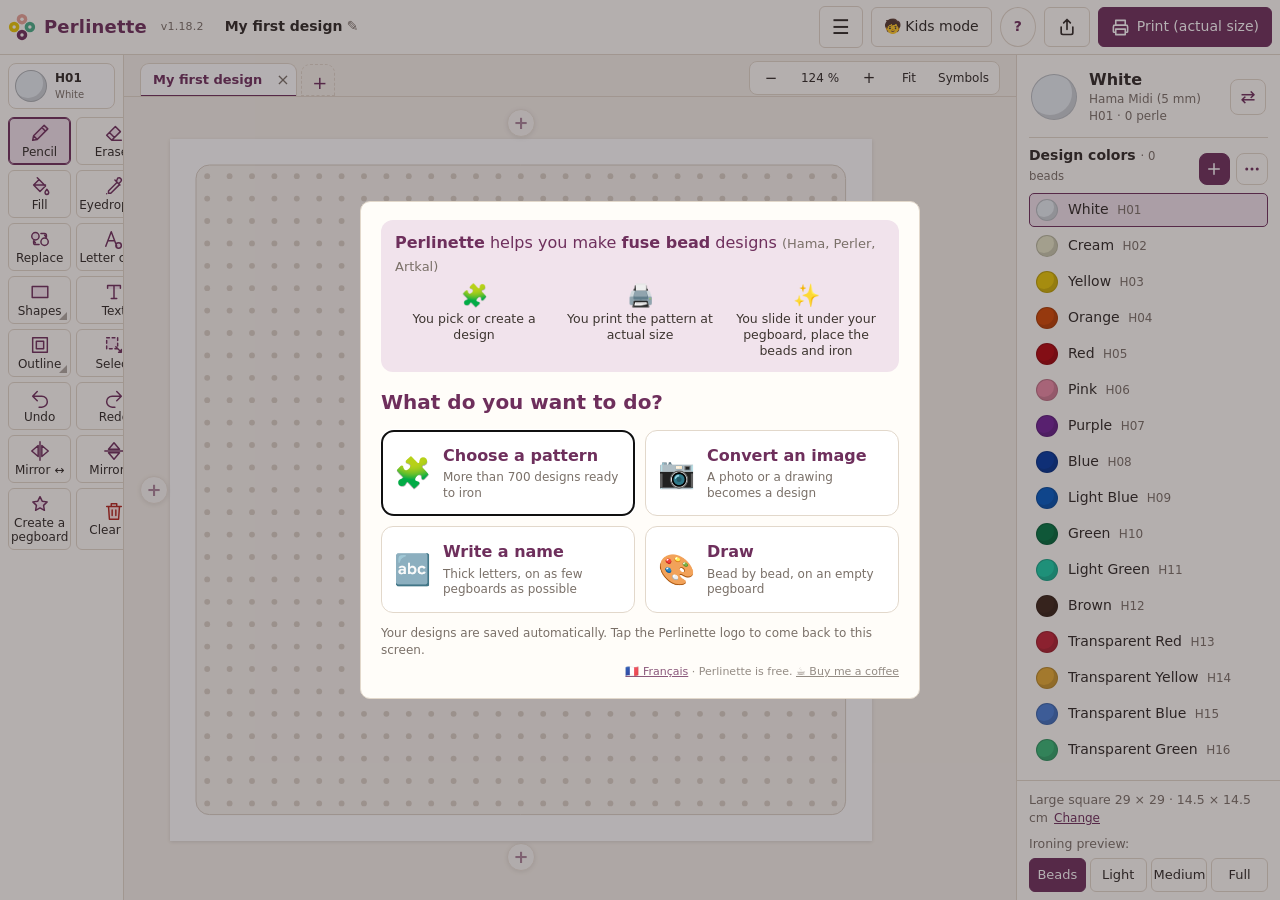
==== commit c39e0756: "1.18.2 : outil Contour (ajouter / retirer un anneau), aperçu de l'import d'image toujours visible, c" ====
--- a/index.html
+++ b/index.html
@@ -253,30 +253,31 @@
           <label class="case"><input type="checkbox" name="n_soudure"> Retirer les perles seules (elles tomberaient)</label>
           <p class="note">Compare les deux versions au-dessus de l'aperçu, et garde celle que tu préfères.</p>
         </details>
-      </div>
-    </div>
-    <details class="pli" id="imgPliRefs" data-onglet="refs" open>
-      <summary>Références autorisées <small id="nbRefs"></small></summary>
-      <label>Utiliser
-        <select id="imgSource">
-          <option value="biblio">Mes perles (ma bibliothèque)</option>
-          <option value="classique">Hama Midi, gamme classique (le plus fidèle)</option>
-          <option value="manuel">Un choix fait ici</option>
-        </select>
-      </label>
-      <p class="note" id="imgNoteBiblio"></p>
-      <div id="refsManuel">
-      <div class="nu-outils" id="imgMarques"></div>
-      <div class="nu-outils">
-        <select id="imgTri" title="Classer par"></select>
-        <input id="imgCherche" type="search" placeholder="Chercher (réf. ou nom)…">
-        <button type="button" id="imgTout">Tout cocher</button>
-        <button type="button" id="imgRien">Tout décocher</button>
-      </div>
-      <div id="imgRefs" class="nu-liste petite"></div>
-      <p class="note">Décoche les couleurs à ne pas utiliser. Ce choix est retenu pour la prochaine fois.</p>
-      </div>
-    </details>
+        <details class="pli" id="imgPliRefs" data-onglet="refs" open>
+          <summary>Références autorisées <small id="nbRefs"></small></summary>
+          <label>Utiliser
+            <select id="imgSource">
+              <option value="biblio">Mes perles (ma bibliothèque)</option>
+              <option value="classique">Hama Midi, gamme classique (le plus fidèle)</option>
+              <option value="manuel">Un choix fait ici</option>
+            </select>
+          </label>
+          <p class="note" id="imgNoteBiblio"></p>
+          <div id="refsManuel">
+          <div class="nu-outils" id="imgMarques"></div>
+          <div class="nu-outils">
+            <select id="imgTri" title="Classer par"></select>
+            <input id="imgCherche" type="search" placeholder="Chercher (réf. ou nom)…">
+            <button type="button" id="imgTout">Tout cocher</button>
+            <button type="button" id="imgRien">Tout décocher</button>
+          </div>
+          <div id="imgRefs" class="nu-liste petite"></div>
+          <p class="note">Décoche les couleurs à ne pas utiliser. Ce choix est retenu pour la prochaine fois.</p>
+          </div>
+        </details>
+      </div>
+    </div>
+
     <menu>
       <button value="annuler" formnovalidate>Annuler</button>
       <button value="ok" class="principal">Créer le motif</button>
@@ -366,6 +367,7 @@
 <script src="pose.js"></script>
 <script src="repasser.js"></script>
 <script src="accueil.js"></script>
+<script src="contour.js"></script>
 <script src="tablette.js"></script>
 <script src="panneau.js"></script>
 <script>demarrer();</script>
--- a/styles.css
+++ b/styles.css
@@ -1246,3 +1246,33 @@
 body.tablette:not(.tiroir-ouvert) .coul-encours, body.tablette:not(.tiroir-ouvert) .coul-entete { display: none !important; }
 body.tablette.tiroir-ouvert .coul-entete .coul-ajout, body.tablette.tiroir-ouvert .coul-entete .coul-plus { width: 44px; height: 44px; }
 .bulle-options .bulle-sep { height: 1px; background: var(--bord); margin: 4px 6px; }
+
+/* ===== Importer une image (ordinateur) : l'aperçu reste à l'écran pendant qu'on règle la colonne de droite ===== */
+@media (min-width: 901px) {
+  #dlgImage .img-grille { align-items: start; }
+  #dlgImage .img-grille .apercu { position: sticky; top: -18px; z-index: 2; align-self: start; background: var(--panneau); padding-top: 4px; }
+  #dlgImage #apercuImage { max-height: calc(100dvh - 260px); width: auto; max-width: 100%; }
+}
+
+/* ===== Lot C : confort sur ordinateur ===== */
+/* des libellés lisibles (12 px au moins) */
+@media (min-width: 901px) {
+  body:not(.tablette) .outils button span { font-size: 12px; line-height: 1.15; }
+  body:not(.tablette) .coul .lib small, body:not(.tablette) .coul .nb { font-size: 12px; }
+  body:not(.tablette) .cote .note, body:not(.tablette) #infoPlaque { font-size: 12.5px; }
+  body:not(.tablette) .segment button { font-size: 13px; }
+}
+/* la barre de zoom monte dans la rangée des onglets : elle ne recouvre plus le bas de la plaque */
+@media (min-width: 901px) {
+  body:not(.tablette):not(.enfant) .zoom-barre { top: calc(var(--haut-barre, 54px) + 6px); bottom: auto; padding: 2px; box-shadow: none; }
+  body:not(.tablette):not(.enfant) .zoom-barre button { min-height: 28px; padding: 2px 8px; }
+  body:not(.tablette):not(.enfant) .onglets { padding-right: 330px; }
+}
+/* aperçu du repassage : les 4 boutons sur une ligne, même dans un panneau étroit */
+.cote #segFusion { flex-wrap: wrap; }
+.cote #segFusion .note { flex: 1 1 100%; }
+.cote #segFusion button { flex: 1 1 0; min-width: 0; padding-left: 2px; padding-right: 2px; }
+@media (min-width: 901px) { #dlgImage #apercuImage { max-height: calc(100dvh - 330px); } }
+
+/* bulle Contour : la couleur qui sera utilisée */
+.bulle-options .bulle-perle { display: inline-block; width: 12px; height: 12px; border-radius: 50%; border: 1px solid rgba(0,0,0,.25); vertical-align: -1px; margin: 0 4px 0 2px; }
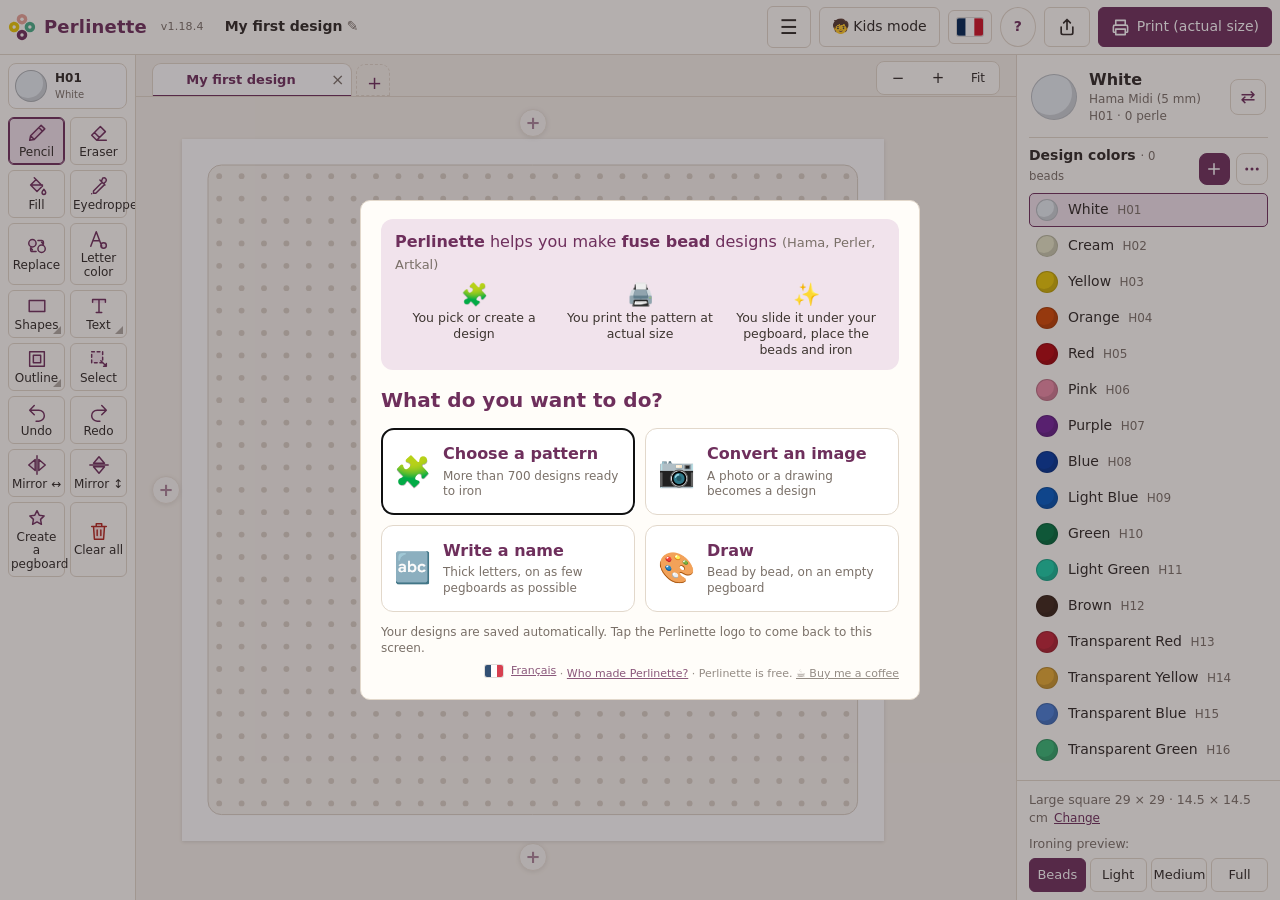
==== commit 3f698dfa: "1.18.4 : drapeau de langue, onglets sans défilement, « À propos », signature Perlinette sur les part" ====
--- a/index.html
+++ b/index.html
@@ -36,7 +36,8 @@
           <button data-action="courses">🛒 Liste de courses <small>(sachets et prix)</small></button>
           <button data-action="partagerMotif">Envoyer le motif <small>(pour l'ouvrir ailleurs)</small></button>
           <hr>
-          <button class="bouton-langue" translate="no">🇬🇧 English</button>
+          <button data-action="aPropos">💛 À propos de Perlinette</button>
+          <button class="bouton-langue" translate="no"></button>
         </div>
       </div>
       <span class="sep"></span>
@@ -55,6 +56,7 @@
     </nav>
     <span class="espace"></span>
     <button id="btnEnfant" class="enfant-bouton" title="Version simplifiée pour les enfants">🧒 Mode enfant</button>
+    <button type="button" class="bouton-langue drapeau-seul" translate="no"></button>
     <button data-action="aide" class="rond" title="Gestes et raccourcis">?</button>
     <button data-action="partager" class="partage-bouton" title="Imprimer et partager : PDF, Pinterest, image, liste des perles…"><svg viewBox="0 0 24 24" aria-hidden="true"><path d="M12 3v12M12 3l-4 4M12 3l4 4M5 12v7a2 2 0 0 0 2 2h10a2 2 0 0 0 2-2v-7"/></svg><span>Partager</span></button>
     <button data-action="imprimer" class="principal bouton-imprimer" data-court="Imprimer"><svg viewBox="0 0 24 24" aria-hidden="true"><path d="M6 9V3h12v6M6 18H4a1 1 0 0 1-1-1v-6a2 2 0 0 1 2-2h14a2 2 0 0 1 2 2v6a1 1 0 0 1-1 1h-2M6 14h12v7H6z"/></svg><span>Imprimer (taille réelle)</span></button>
@@ -367,6 +369,7 @@
 <script src="pose.js"></script>
 <script src="repasser.js"></script>
 <script src="accueil.js"></script>
+<script src="apropos.js"></script>
 <script src="contour.js"></script>
 <script src="tablette.js"></script>
 <script src="panneau.js"></script>
--- a/styles.css
+++ b/styles.css
@@ -1276,3 +1276,67 @@
 
 /* bulle Contour : la couleur qui sera utilisée */
 .bulle-options .bulle-perle { display: inline-block; width: 12px; height: 12px; border-radius: 50%; border: 1px solid rgba(0,0,0,.25); vertical-align: -1px; margin: 0 4px 0 2px; }
+
+/* barre de sélection : la façon de sélectionner (zone, baguette, même couleur) */
+.barre-sel .sel-modes { display: inline-flex; gap: 2px; padding: 2px; margin-right: 6px; border: 1px solid var(--bord); border-radius: 9px; background: #fff; }
+.barre-sel .sel-modes button { border: none; background: none; white-space: nowrap; }
+.barre-sel .sel-modes button.actif { background: var(--prune); color: #fff; }
+@media (max-width: 700px) { .barre-sel { flex-wrap: wrap; justify-content: center; max-width: calc(100vw - 16px); } }
+body.tactile .barre-sel { flex-wrap: wrap; justify-content: center; max-width: calc(100vw - 24px); }
+/* barres de défilement masquées sur la plaque et la liste des couleurs (on défile à la molette, aux doigts, avec Déplacer) */
+#zone, #listeCouleurs { scrollbar-width: none; }
+#zone::-webkit-scrollbar, #listeCouleurs::-webkit-scrollbar { display: none; }
+
+/* le ✕ des bulles */
+.bulle-options { padding-top: 34px; }
+.bulle-options > .bulle-fermer { position: absolute; top: 4px; right: 4px; width: 32px; height: 32px; min-height: 0; padding: 0; justify-content: center; border-radius: 50%; font-size: 15px; color: var(--doux); border: 1px solid transparent; }
+.bulle-options > .bulle-fermer:hover { background: var(--prune-clair); color: var(--prune); }
+body.tactile .bulle-options > .bulle-fermer { width: 40px; height: 40px; }
+body.tactile .bulle-options { padding-top: 42px; }
+/* colonne d outils : elle s ajuste à sa largeur, sans barre de défilement (les libellés passent à la ligne) */
+.grille-outils { grid-template-columns: repeat(2, minmax(0, 1fr)); }
+.grille-outils > button { min-width: 0; }
+.grille-outils > button span { overflow-wrap: anywhere; hyphens: auto; max-width: 100%; }
+@media (min-width: 901px) { .outils { overflow-x: hidden; scrollbar-width: none; } .outils::-webkit-scrollbar { display: none; } }
+@media (min-width: 1281px) { body:not(.tablette):not(.enfant) #app { grid-template-columns: 136px minmax(0, 1fr) 300px; } }
+@media (min-width: 901px) and (max-width: 1280px) { body:not(.tablette):not(.enfant) #app { grid-template-columns: 136px minmax(0, 1fr) 264px; } }
+.grille-outils > button span { overflow-wrap: normal; word-break: keep-all; }
+
+/* drapeaux de langue */
+.bouton-langue { display: inline-flex; align-items: center; gap: 8px; }
+.drapeau { width: 22px; height: 15px; border-radius: 2px; box-shadow: 0 0 0 1px rgba(0,0,0,.15); flex: 0 0 auto; display: inline-block; vertical-align: middle; }
+.bouton-langue.drapeau-seul { padding: 0 8px; min-height: 34px; justify-content: center; }
+.bouton-langue.drapeau-seul span { display: none; }
+.bouton-langue.drapeau-seul .drapeau { width: 26px; height: 18px; }
+body.tablette .bouton-langue.drapeau-seul { min-height: 50px; min-width: 50px; border-radius: 12px; }
+@media (max-width: 600px) { .barre .bouton-langue.drapeau-seul { display: none; } }
+body.enfant .barre .bouton-langue.drapeau-seul { display: none; }
+.accueil-cafe .bouton-langue .drapeau { width: 18px; height: 12px; }
+
+/* onglets des motifs : ils rétrécissent au lieu de déborder, sans barre de défilement ; « ▾ » liste tout */
+.onglets { scrollbar-width: none; }
+.onglets::-webkit-scrollbar { display: none; }
+.onglet { flex: 0 1 200px; min-width: 84px; }
+.onglet-nom { flex: 1 1 auto; min-width: 0; overflow: hidden; text-overflow: ellipsis; white-space: nowrap; }
+.onglets-liste, .onglet-plus { position: sticky; right: 0; z-index: 1; }
+.onglets-liste { flex: none; height: 32px; padding: 0 10px; border: 1px solid var(--bord); border-bottom: none; border-radius: 9px 9px 0 0; background: var(--panneau); color: var(--prune); font-weight: 600; font-size: 13px; box-shadow: -8px 0 8px var(--fond); }
+.onglet-plus { background: var(--fond); }
+body.tactile .onglets-liste { height: 44px; padding: 0 14px; }
+/* place réservée à la barre de zoom dans la rangée des onglets (ordinateur) */
+:root { --reserve-zoom: 0px; }
+@media (min-width: 1281px) { body:not(.tablette):not(.enfant) { --reserve-zoom: 330px; } }
+@media (min-width: 901px) and (max-width: 1280px) { body:not(.tablette):not(.enfant) { --reserve-zoom: 150px; } body:not(.tablette):not(.enfant) .zoom-barre #zoomValeur, body:not(.tablette):not(.enfant) .zoom-barre #btnSymboles { display: none; } }
+@media (min-width: 901px) { body:not(.tablette):not(.enfant) .onglets { padding-right: var(--reserve-zoom); } body:not(.tablette):not(.enfant) .onglets-liste, body:not(.tablette):not(.enfant) .onglet-plus { right: var(--reserve-zoom); } }
+
+/* À propos */
+dialog.apropos { max-width: 520px; }
+.apropos-texte h3 { margin: 0 0 10px; }
+.apropos-texte p { margin: 0 0 10px; line-height: 1.5; }
+dialog.apropos menu { align-items: center; }
+dialog.apropos .bouton-lien { margin-right: auto; color: var(--prune); text-decoration: none; font-weight: 600; padding: 6px 4px; }
+.accueil-cafe .lien-apropos { background: none; border: 0; padding: 0; min-height: 0; font: inherit; color: var(--prune); text-decoration: underline; cursor: pointer; }
+
+/* À propos : le bouton café bien visible */
+dialog.apropos menu { justify-content: flex-end; gap: 10px; }
+.bouton-cafe { display: inline-flex; align-items: center; gap: 6px; padding: 10px 18px; border-radius: 999px; background: #FFDD00; color: #1a1a1a; font-weight: 700; text-decoration: none; box-shadow: 0 2px 6px rgba(0,0,0,.15); }
+@media (hover: hover) { .bouton-cafe:hover { filter: brightness(.95); } }
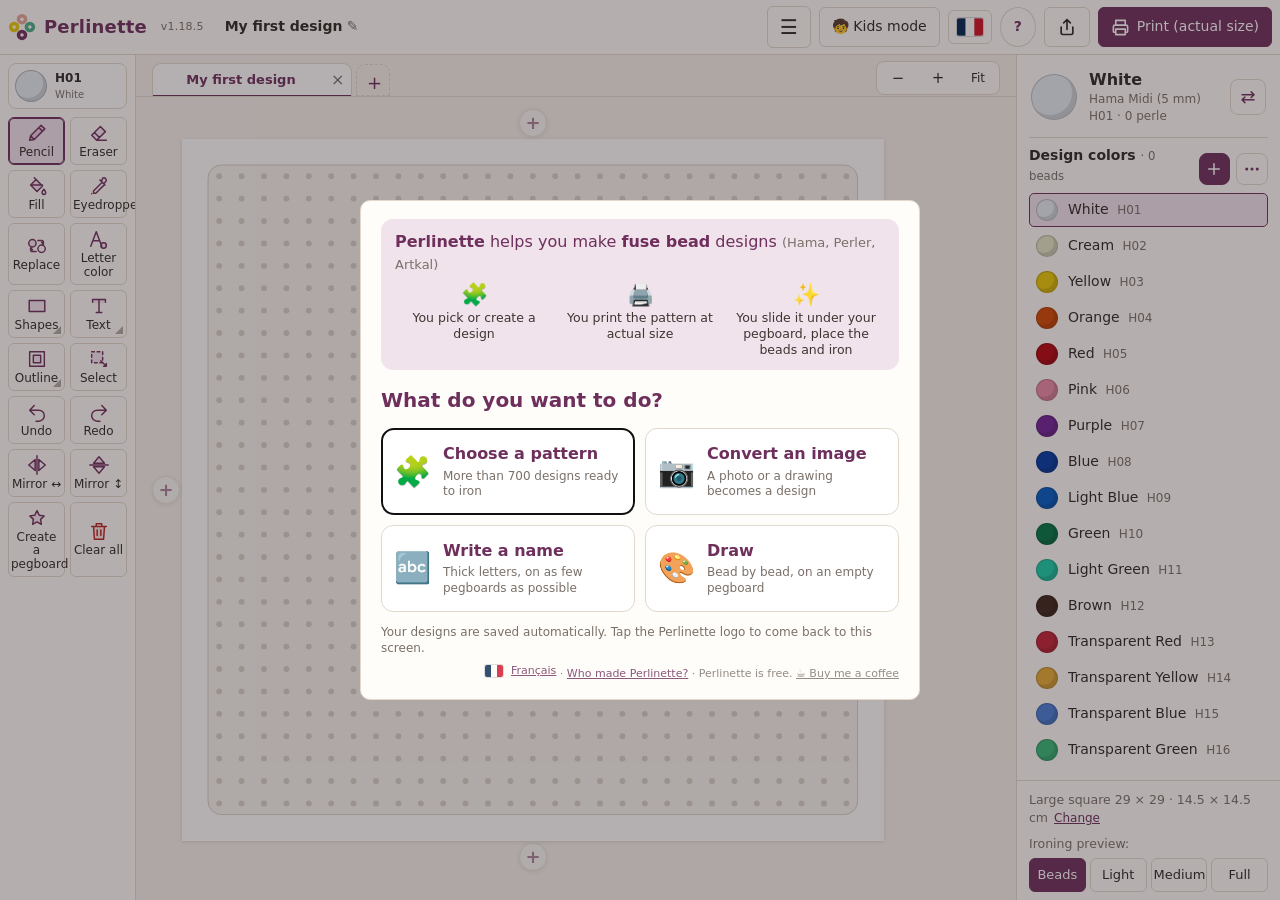
==== commit 81c9c717: "1.18.5 : import d'image qui garde les petites couleurs, touches visibles pour filmer, À propos corri" ====
--- a/index.html
+++ b/index.html
@@ -372,6 +372,7 @@
 <script src="apropos.js"></script>
 <script src="contour.js"></script>
 <script src="tablette.js"></script>
+<script src="touches-visibles.js"></script>
 <script src="panneau.js"></script>
 <script>demarrer();</script>
 </body>
--- a/styles.css
+++ b/styles.css
@@ -1326,7 +1326,7 @@
 :root { --reserve-zoom: 0px; }
 @media (min-width: 1281px) { body:not(.tablette):not(.enfant) { --reserve-zoom: 330px; } }
 @media (min-width: 901px) and (max-width: 1280px) { body:not(.tablette):not(.enfant) { --reserve-zoom: 150px; } body:not(.tablette):not(.enfant) .zoom-barre #zoomValeur, body:not(.tablette):not(.enfant) .zoom-barre #btnSymboles { display: none; } }
-@media (min-width: 901px) { body:not(.tablette):not(.enfant) .onglets { padding-right: var(--reserve-zoom); } body:not(.tablette):not(.enfant) .onglets-liste, body:not(.tablette):not(.enfant) .onglet-plus { right: var(--reserve-zoom); } }
+@media (min-width: 901px) { body:not(.tablette):not(.enfant) .onglets { padding-right: var(--reserve-zoom); } }
 
 /* À propos */
 dialog.apropos { max-width: 520px; }
@@ -1340,3 +1340,18 @@
 dialog.apropos menu { justify-content: flex-end; gap: 10px; }
 .bouton-cafe { display: inline-flex; align-items: center; gap: 6px; padding: 10px 18px; border-radius: 999px; background: #FFDD00; color: #1a1a1a; font-weight: 700; text-decoration: none; box-shadow: 0 2px 6px rgba(0,0,0,.15); }
 @media (hover: hover) { .bouton-cafe:hover { filter: brightness(.95); } }
+
+/* le « + » reste collé au bout des onglets ; s'ils débordent, « + » et « ▾ » se calent à droite (la marge réservée au zoom compte déjà) */
+.onglet-plus { right: 0; }
+.onglets-liste { right: var(--larg-plus, 38px); }
+body.tactile .onglets-liste { --larg-plus: 52px; }
+
+/* « Montrer mes touches » (vidéos) : un rond sous le doigt, un anneau qui se remplit à l'appui long */
+.touche-rond { position: fixed; z-index: 100000; width: 56px; height: 56px; margin: -28px 0 0 -28px; border-radius: 50%; pointer-events: none;
+  background: rgba(110, 47, 92, .28); border: 3px solid rgba(255, 255, 255, .95); box-shadow: 0 0 0 2px rgba(110, 47, 92, .55), 0 4px 14px rgba(0, 0, 0, .25);
+  transform: scale(.4); opacity: 0; transition: transform .15s ease-out, opacity .15s ease-out; }
+.touche-rond.appui { transform: scale(1); opacity: 1; }
+.touche-rond::after { content: ''; position: absolute; inset: -9px; border-radius: 50%; border: 4px solid transparent; }
+.touche-rond.long::after { border-color: #f4c95d; clip-path: inset(0 0 0 0); animation: touche-anneau .33s linear forwards; }
+@keyframes touche-anneau { from { opacity: 0; transform: scale(.7); } to { opacity: 1; transform: scale(1); } }
+.touche-rond.fin { transform: scale(1.6); opacity: 0; transition: transform .4s ease-out, opacity .4s ease-out; }
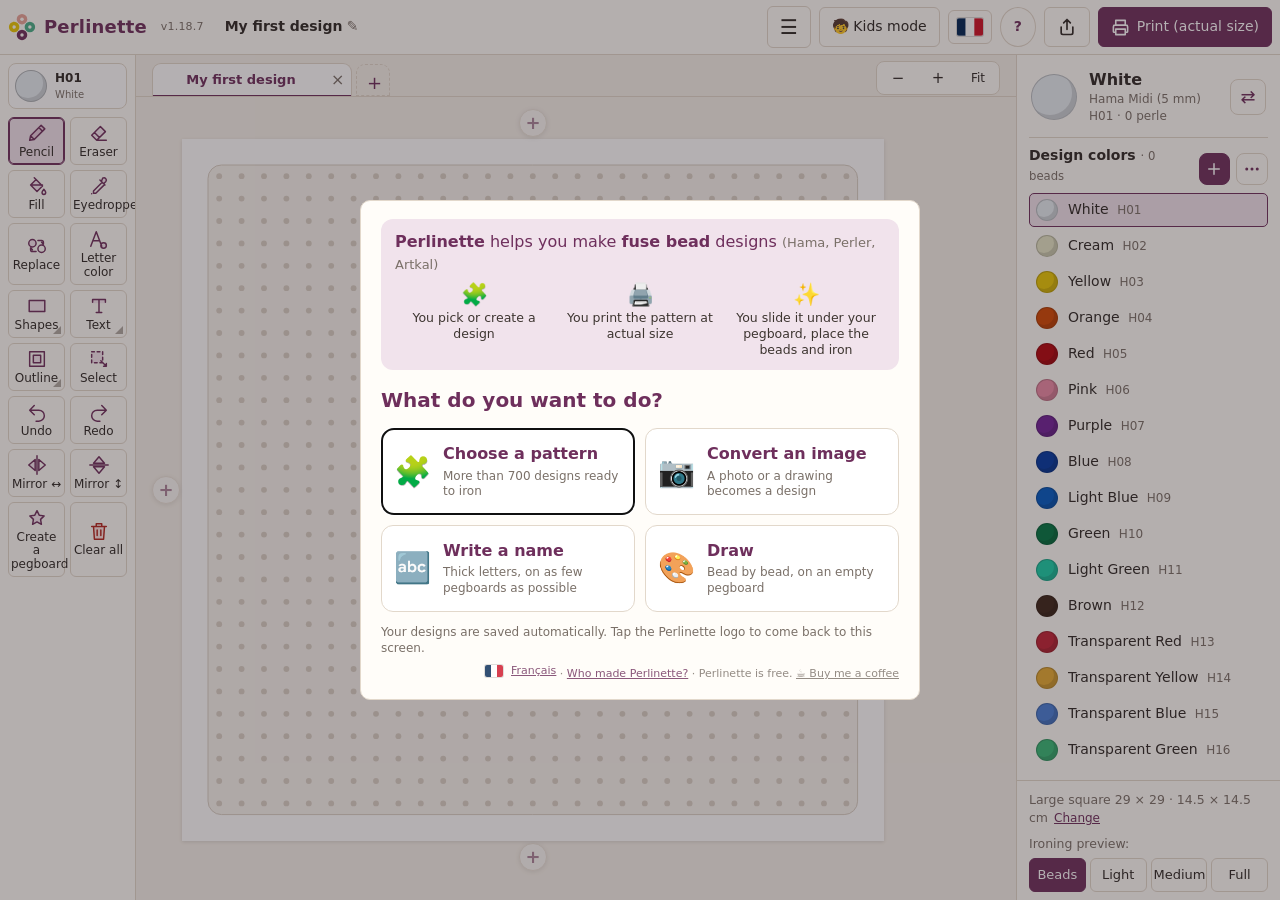
==== commit a8491a43: "1.18.7 : bouton « ← Accueil » et retour à l'accueil, « Continuer un de mes motifs » avec images, ape" ====
--- a/index.html
+++ b/index.html
@@ -22,7 +22,7 @@
         <button id="btnFichier" aria-haspopup="true" aria-expanded="false">Fichier ▾</button>
         <div class="menu-liste" id="menuFichier" hidden>
           <button data-action="nouveau">Nouveau motif</button>
-          <button data-action="ouvrir">Ouvrir…</button>
+          <button data-action="ouvrir">📂 Mes motifs…</button>
           <button data-action="enregistrer">Enregistrer <small>Ctrl+S</small></button>
           <hr>
           <button data-action="exporter">Exporter un fichier <small>(sauvegarde)</small></button>
@@ -166,6 +166,7 @@
 <dialog id="dlgOuvrir">
   <form method="dialog">
     <h3>Mes motifs enregistrés</h3>
+    <p class="note">Les motifs que tu as commencés. Touche-en un pour le rouvrir et continuer.</p>
     <ul id="listeProjets" class="liste-projets"></ul>
     <p class="note">Ils sont rangés dans ce navigateur. « Exporter fichier » de temps en temps : c'est ta vraie sauvegarde.</p>
     <menu><button value="fermer">Fermer</button></menu>
--- a/styles.css
+++ b/styles.css
@@ -1355,3 +1355,27 @@
 .touche-rond.long::after { border-color: #f4c95d; clip-path: inset(0 0 0 0); animation: touche-anneau .33s linear forwards; }
 @keyframes touche-anneau { from { opacity: 0; transform: scale(.7); } to { opacity: 1; transform: scale(1); } }
 .touche-rond.fin { transform: scale(1.6); opacity: 0; transition: transform .4s ease-out, opacity .4s ease-out; }
+
+/* « ← Accueil » : en haut des fenêtres ouvertes depuis l'écran d'accueil */
+.retour-accueil { display: inline-flex; align-items: center; gap: 4px; margin: 0 0 8px; padding: 6px 12px; min-height: 36px; border: 1px solid var(--bord); border-radius: 999px; background: var(--panneau); color: var(--prune); font-weight: 600; font-size: 14px; cursor: pointer; }
+body.tactile .retour-accueil { min-height: 44px; padding: 8px 16px; font-size: 16px; }
+/* aperçu du mot remonté sous le choix des pièces, sur téléphone */
+.phrase .apercu-haut { margin: 10px 0 6px; padding: 8px; border: 1px solid var(--bord); border-radius: 12px; background: #fff; text-align: center; }
+.phrase .apercu-haut canvas { max-width: 100%; height: auto; }
+
+/* « Mes motifs enregistrés » : une carte par motif commencé, avec son image */
+.liste-projets { max-height: 60vh; }
+.liste-projets li { gap: 6px; padding: 6px 0; }
+.projet-ouvrir { flex: 1; min-width: 0; display: flex; align-items: center; gap: 12px; text-align: left; padding: 8px 10px; border: 1px solid var(--bord); border-radius: 12px; background: var(--panneau); cursor: pointer; }
+.projet-ouvrir canvas { width: 64px; height: 64px; object-fit: contain; flex: none; border-radius: 6px; background: #fff; }
+.projet-ouvrir span { display: flex; flex-direction: column; min-width: 0; }
+.projet-ouvrir b { overflow: hidden; text-overflow: ellipsis; white-space: nowrap; }
+.projet-ouvrir small { color: var(--doux); }
+.projet-ouvrir em { font-style: normal; font-size: 13px; color: var(--prune); font-weight: 600; margin-top: 2px; }
+.projet-ouvrir.actif { border-color: var(--prune); }
+.projet-actions { display: flex; flex-direction: column; gap: 4px; }
+.projet-actions button { min-height: 32px; padding: 4px 10px; font-size: 13px; }
+.liste-projets li.vide { color: var(--doux); padding: 12px 0; }
+
+.liste-projets li .projet-actions { flex: none; }
+.projet-actions button { width: auto; }
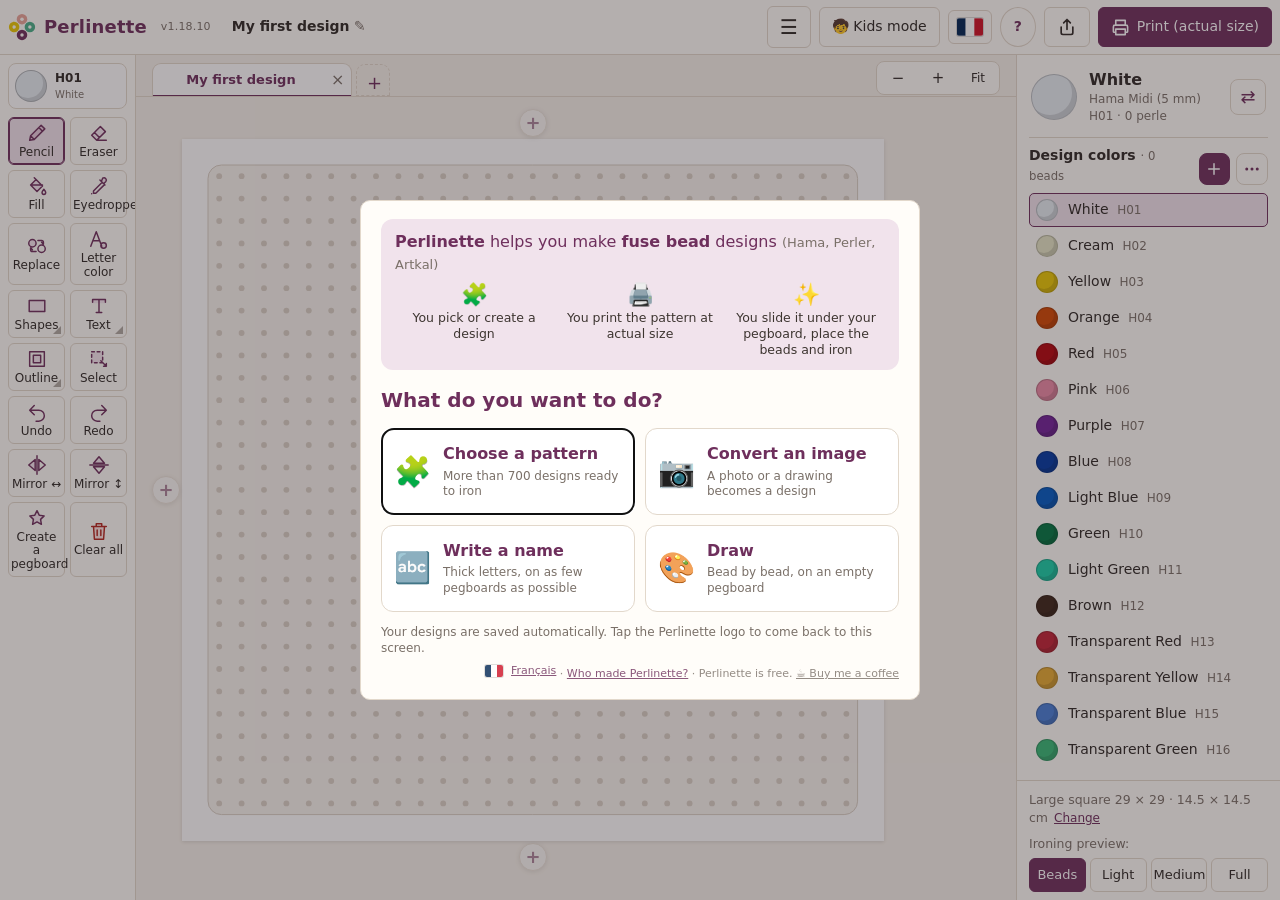
==== commit 6a09e09b: "1.18.10 : Actualiser depuis le menu, bandeau de nouvelle version, outils au-dessus de la barre de ge" ====
--- a/index.html
+++ b/index.html
@@ -2,7 +2,7 @@
 <html lang="fr">
 <head>
 <meta charset="utf-8">
-<meta name="viewport" content="width=device-width, initial-scale=1">
+<meta name="viewport" content="width=device-width, initial-scale=1, viewport-fit=cover">
 <title>Perlinette</title>
 <link rel="stylesheet" href="styles.css">
 <link rel="manifest" href="manifest.webmanifest">
@@ -36,6 +36,7 @@
           <button data-action="courses">🛒 Liste de courses <small>(sachets et prix)</small></button>
           <button data-action="partagerMotif">Envoyer le motif <small>(pour l'ouvrir ailleurs)</small></button>
           <hr>
+          <button data-action="actualiser">🔄 Actualiser Perlinette</button>
           <button data-action="aPropos">💛 À propos de Perlinette</button>
           <button class="bouton-langue" translate="no"></button>
         </div>
--- a/styles.css
+++ b/styles.css
@@ -375,7 +375,7 @@
 
 /* numéro de version et bandeau de mise à jour (version.js) */
 .version-app { margin-left: 6px; font-size: 11px; font-weight: 500; color: var(--doux); }
-.bandeau-maj { position: fixed; left: 50%; bottom: 16px; transform: translateX(-50%); z-index: 50; display: flex; flex-wrap: wrap; align-items: center; gap: 8px 12px; max-width: calc(100vw - 32px); background: var(--panneau); border: 1px solid var(--bord); border-left: 5px solid var(--prune); border-radius: 12px; padding: 10px 12px 10px 16px; box-shadow: 0 8px 26px rgba(60,30,50,.2); font-size: 14px; }
+.bandeau-maj { position: fixed; left: 50%; bottom: calc(16px + env(safe-area-inset-bottom, 0px)); transform: translateX(-50%); z-index: 50; display: flex; flex-wrap: wrap; align-items: center; gap: 8px 12px; max-width: calc(100vw - 32px); background: var(--panneau); border: 1px solid var(--bord); border-left: 5px solid var(--prune); border-radius: 12px; padding: 10px 12px 10px 16px; box-shadow: 0 8px 26px rgba(60,30,50,.2); font-size: 14px; }
 .bandeau-maj .maj-dl { background: var(--prune); color: #fff; text-decoration: none; border-radius: 8px; padding: 6px 12px; font-weight: 600; }
 .bandeau-maj .maj-voir { font-size: 13px; }
 .bandeau-maj .maj-fermer { border: none; background: none; font-size: 18px; color: var(--doux); cursor: pointer; padding: 0 4px; }
@@ -496,7 +496,7 @@
   .mod-liste { grid-template-columns: repeat(2, minmax(0, 1fr)); gap: 8px; }
   .barre [data-action="aide"] { display: none; }
   .grille-outils > [data-outil="lettre"], .grille-outils > [data-outil="ligne"], .grille-outils > [data-outil="rect"],
-  .grille-outils > [data-outil="ellipse"], .grille-outils > [data-outil="selection"], .grille-outils > [data-outil="remplacer"],
+  .grille-outils > [data-outil="ellipse"], .grille-outils > [data-outil="remplacer"],
   .grille-outils > [data-action="miroirH"], .grille-outils > [data-action="miroirV"], .grille-outils > [data-action="versPlaque"],
   .options-forme { display: none !important; }
 }
@@ -1379,3 +1379,19 @@
 
 .liste-projets li .projet-actions { flex: none; }
 .projet-actions button { width: auto; }
+
+/* outil Texte : l'aperçu juste sous le champ (on voit le mot changer en choisissant), le bouton « Placer » toujours visible */
+.panneau-texte .tx-apercu-haut { padding: 6px; border: 1px solid var(--bord); border-radius: 12px; background: #fff; }
+.panneau-texte .tx-apercu-haut canvas { max-height: 120px; width: auto; }
+.panneau-texte .tx-actions { position: sticky; bottom: -14px; margin: 0 -14px -14px; padding: 10px 14px 14px; background: var(--panneau); border-top: 1px solid var(--bord); z-index: 1; }
+.panneau-texte > * { flex-shrink: 0; }   /* dans le panneau qui défile, aucun bloc ne s'écrase (l'aperçu débordait) */
+.panneau-texte .tx-apercu-haut canvas { max-width: 100%; max-height: 120px; width: auto; height: auto; object-fit: contain; }
+/* téléphone : la barre de sélection tient sur une ligne qui défile, en bas au-dessus des couleurs */
+@media (max-width: 600px) {
+  .barre-sel, body.tactile .barre-sel { top: auto; left: 8px; right: 8px; transform: none; max-width: none; flex-wrap: nowrap; justify-content: flex-start; overflow-x: auto; scrollbar-width: none; padding: 5px 6px; gap: 4px; }
+  .barre-sel::-webkit-scrollbar { display: none; }
+  .barre-sel > *, .barre-sel .sel-modes button { flex-shrink: 0; }
+  .barre-sel-titre { display: none; }
+  .barre-sel .sel-modes { margin-right: 2px; }
+  .barre-sel button, body.tactile .barre-sel button { min-height: 40px; min-width: 40px; padding: 3px 9px; font-size: 14px; }
+}
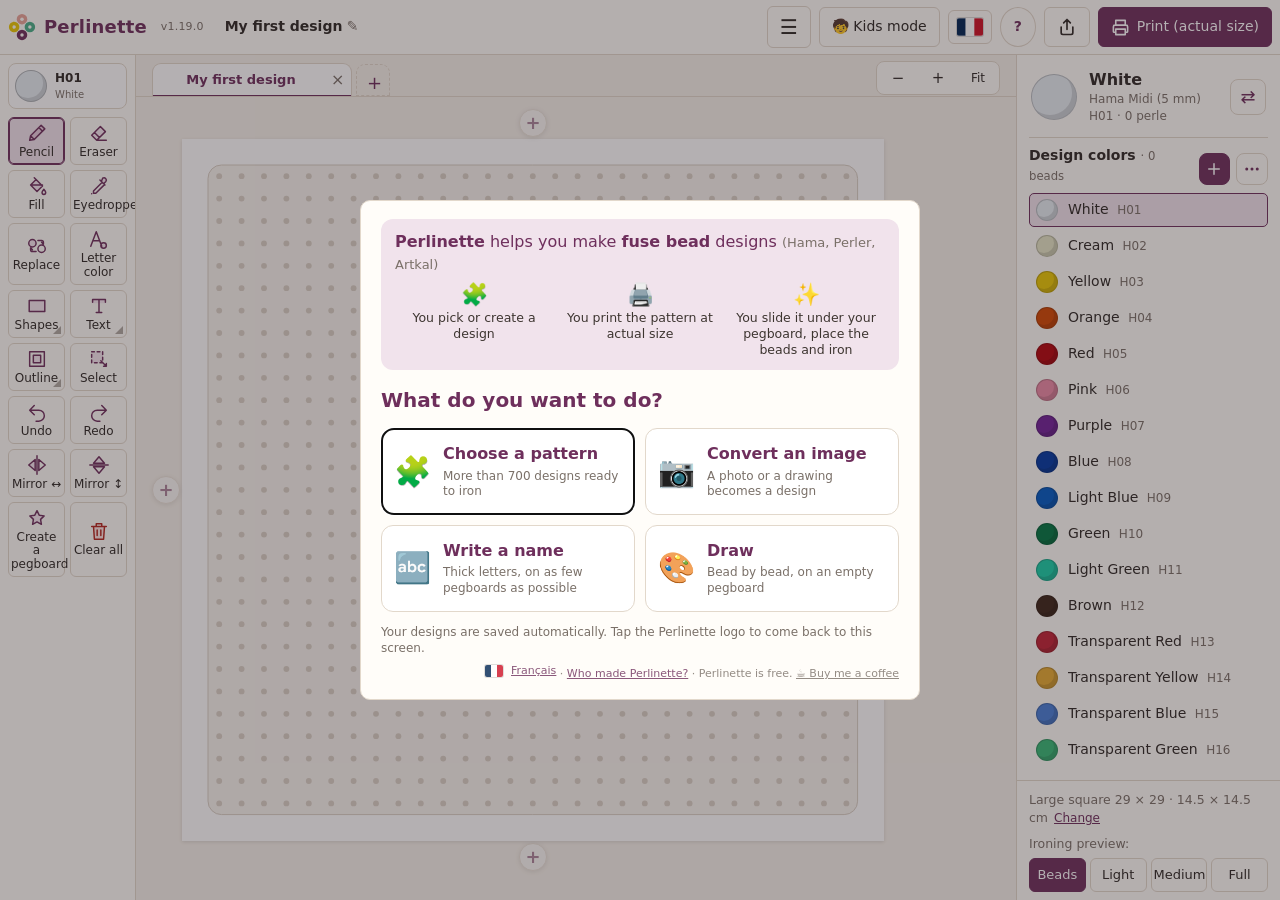
==== commit 7a5d816d: "1.19.0 : calque de l'image importée (écran seulement) et perles à vérifier" ====
--- a/index.html
+++ b/index.html
@@ -360,6 +360,7 @@
 <script src="interface.js"></script>
 <script src="entete.js"></script>
 <script src="selection.js"></script>
+<script src="calque.js"></script>
 <script src="tactile.js"></script>
 <script src="version.js"></script>
 <script src="partage.js"></script>
--- a/styles.css
+++ b/styles.css
@@ -1395,3 +1395,18 @@
   .barre-sel .sel-modes { margin-right: 2px; }
   .barre-sel button, body.tactile .barre-sel button { min-height: 40px; min-width: 40px; padding: 3px 9px; font-size: 14px; }
 }
+
+/* ===== Calque : l'image de départ en transparence sur la plaque (écran seulement) ===== */
+.calque { position: absolute; pointer-events: none; image-rendering: auto; z-index: 1; border-radius: 2px; }
+.barre-calque { position: relative; width: max-content; margin: 0 0 8px; z-index: 5; display: flex; align-items: center; gap: 6px; background: var(--panneau); border: 1px solid var(--bord); border-radius: 12px; padding: 4px 6px; box-shadow: 0 2px 10px rgba(0,0,0,.12); }
+.barre-calque button { min-height: 36px; padding: 3px 10px; border-radius: 8px; font-size: 14px; white-space: nowrap; }
+.barre-calque .calque-bascule.actif { background: var(--prune); color: #fff; border-color: var(--prune); }
+.barre-calque .calque-opacite { width: 96px; accent-color: var(--prune); }
+.barre-calque .calque-retirer { min-width: 36px; padding: 3px 6px; }
+body.tactile .barre-calque button { min-height: 44px; }
+@media print { .calque, .barre-calque { display: none !important; } }
+.calque-verif-couche { position: absolute; pointer-events: none; z-index: 2; }
+.barre-calque .calque-verif.actif { background: #e0245e; color: #fff; border-color: #e0245e; }
+.barre-calque .calque-compte { font-size: 13px; font-weight: 700; color: #b0174a; white-space: nowrap; }
+@media (max-width: 600px) { .barre-calque { flex-wrap: wrap; max-width: calc(100vw - 32px); } .barre-calque .calque-opacite { width: 80px; } }
+@media print { .calque-verif-couche { display: none !important; } }
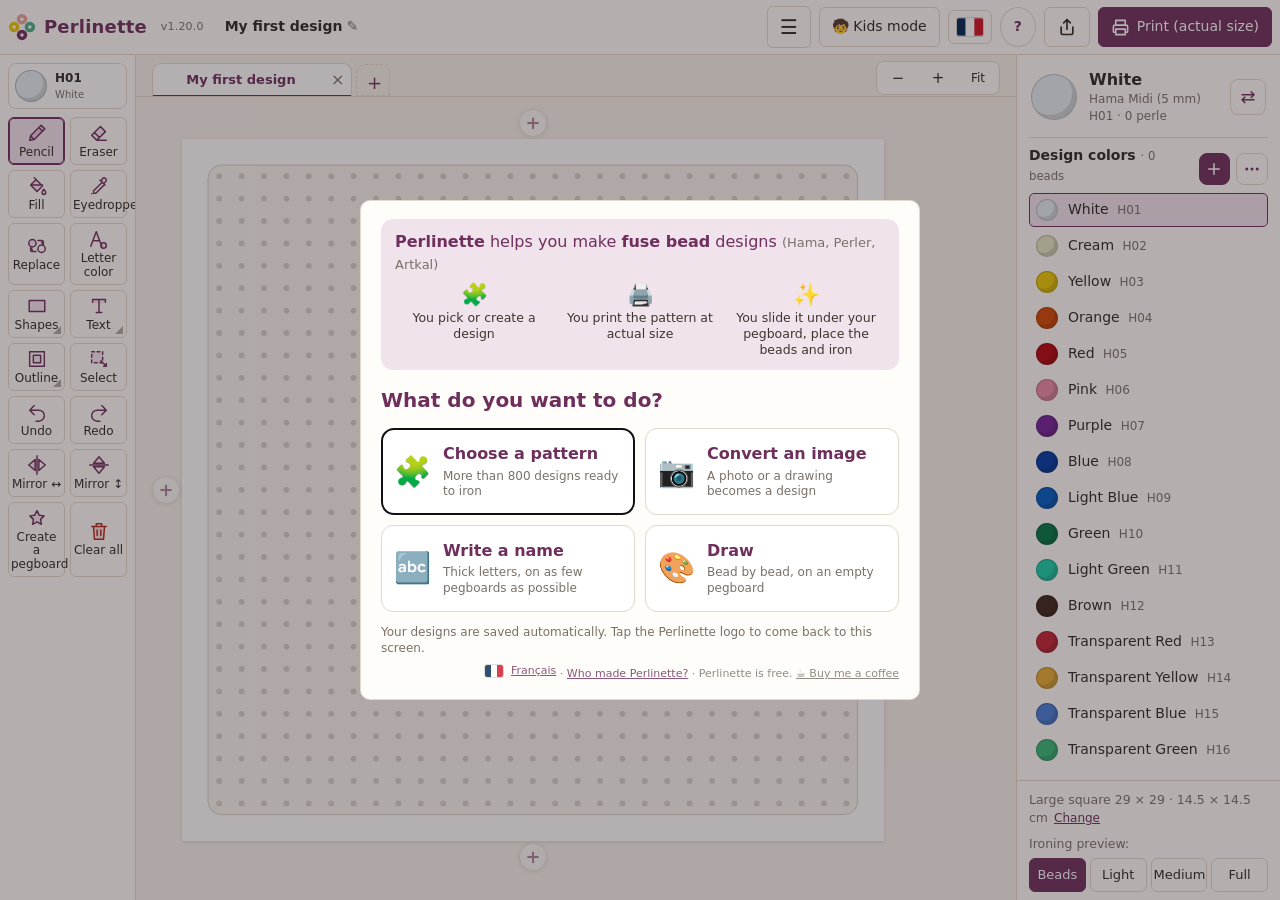
==== commit db512378: "Cadres photo : 82 cadres (fleurs, kawaii, animaux…) rangés par familles — 1.20.0" ====
--- a/index.html
+++ b/index.html
@@ -350,6 +350,7 @@
 <script src="modeles/theme-plage-camping.js"></script>
 <script src="modeles/alphabet.js"></script>
 <script src="modeles/lettres-reseau.js"></script>
+<script src="modeles/cadres-photo.js"></script>
 <script src="couleurs-lettres.js"></script>
 <script src="couleurs-panneau.js"></script>
 <script src="image-nettoyage.js"></script>
